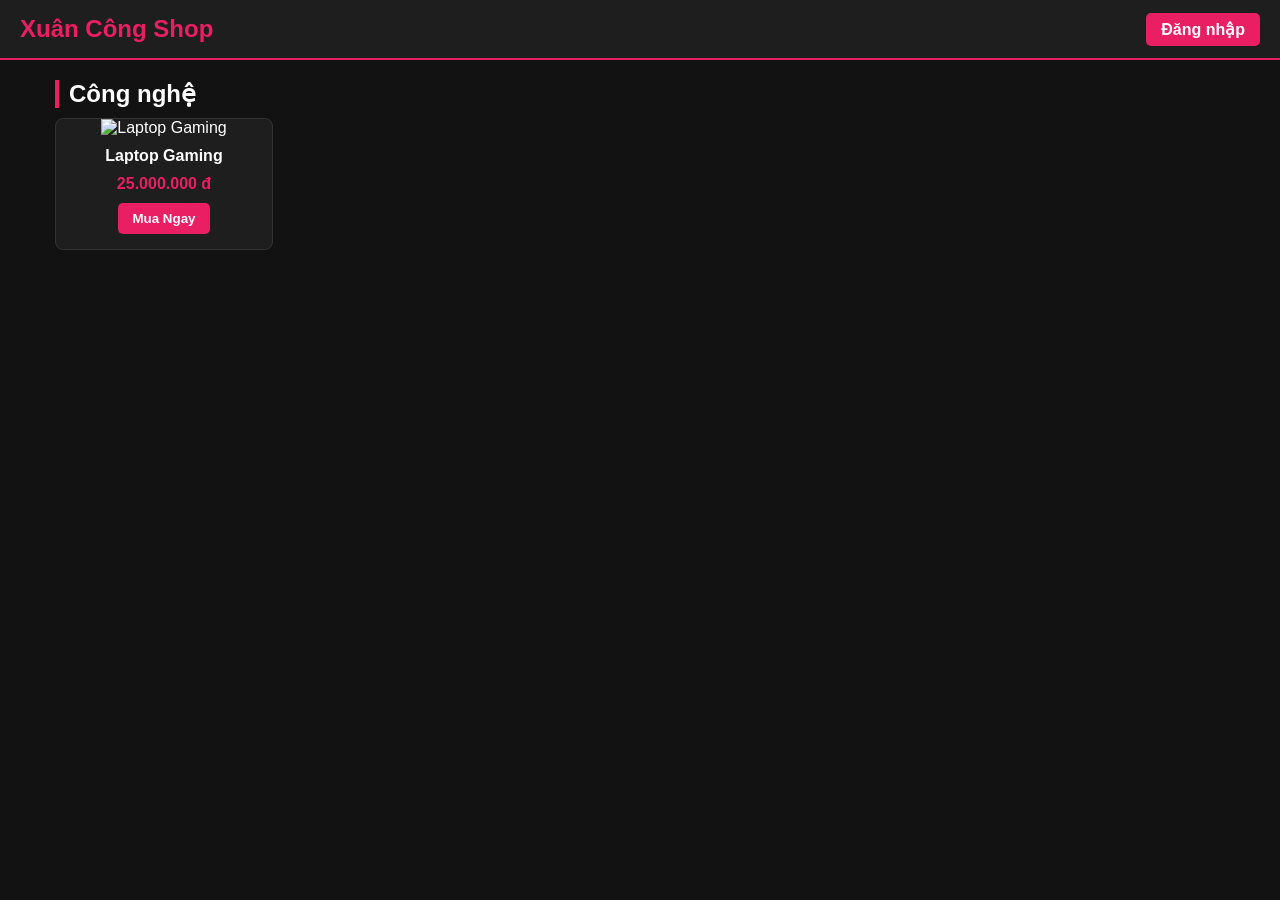
==== index.html @ 0d8230d5 "code up lần đầu" ====
<!doctype html>
<html lang="vi">
  <head>
    <meta charset="UTF-8" />
    <meta name="viewport" content="width=device-width, initial-scale=1.0" />
    <title>Xuân Công Shop</title>
    <link rel="stylesheet" href="style.css" />
  </head>
  <body>
    <header>
      <a href="index.html" class="logo">Xuân Công Shop</a>
      <nav id="nav-menu"></nav>
    </header>

    <div class="container" id="shop-content"></div>

    <script src="script.js"></script>
    <script>
      updateHeader();
      const products = getProducts();
      const shopContent = document.getElementById("shop-content");

      // Phân loại và hiển thị
      const categories = [...new Set(products.map((p) => p.category))];
      categories.forEach((cat) => {
        const catProducts = products.filter((p) => p.category === cat);
        let html = `<h2 style="margin: 20px 0 10px; border-left: 4px solid var(--primary-color); padding-left: 10px;">${cat}</h2><div class="product-grid">`;
        catProducts.forEach((p) => {
          html += `
                    <div class="product-card">
                        <img src="${p.img}" class="product-img" alt="${p.name}">
                        <h4 class="product-name">${p.name}</h4>
                        <div class="product-price">${p.price.toLocaleString("vi-VN")} đ</div>
                        <button class="btn-primary" onclick="buyItem()">Mua Ngay</button>
                    </div>`;
        });
        html += `</div>`;
        shopContent.innerHTML += html;
      });

      function buyItem() {
        if (!getCurrentUser()) {
          alert("Vui lòng đăng nhập để mua hàng!");
          window.location.href = "login.html"; // Chuyển hướng
        } else {
          alert("Đặt hàng thành công!");
        }
      }
    </script>
  </body>
</html>
---- style.css ----
:root {
  --primary-color: #e91e63; /* Hồng nam tính */
  --primary-hover: #c2185b;
  --bg-color: #121212;
  --card-bg: #1e1e1e;
  --text-light: #ffffff;
}
* {
  box-sizing: border-box;
  margin: 0;
  padding: 0;
  font-family: "Segoe UI", sans-serif;
}
body {
  background-color: var(--bg-color);
  color: var(--text-light);
}

/* Header */
header {
  background-color: var(--card-bg);
  padding: 15px 20px;
  display: flex;
  justify-content: space-between;
  align-items: center;
  border-bottom: 2px solid var(--primary-color);
}
.logo {
  font-size: 24px;
  font-weight: bold;
  color: var(--primary-color);
  text-decoration: none;
}
nav a,
nav button {
  color: var(--text-light);
  text-decoration: none;
  margin-left: 15px;
  background: none;
  border: none;
  font-size: 16px;
  cursor: pointer;
}
nav a:hover,
nav button:hover {
  color: var(--primary-color);
}
.btn-primary {
  background-color: var(--primary-color);
  color: white;
  padding: 8px 15px;
  border-radius: 5px;
  cursor: pointer;
  border: none;
  font-weight: bold;
}

/* Bố cục chính */
.container {
  max-width: 1200px;
  margin: 20px auto;
  padding: 0 15px;
}
.product-grid {
  display: grid;
  grid-template-columns: repeat(auto-fill, minmax(200px, 1fr));
  gap: 20px;
}
@media (max-width: 600px) {
  .product-grid {
    grid-template-columns: repeat(auto-fill, minmax(140px, 1fr));
  }
}

/* Thẻ sản phẩm */
.product-card {
  background: var(--card-bg);
  border-radius: 8px;
  overflow: hidden;
  text-align: center;
  padding-bottom: 15px;
  border: 1px solid #333;
}
.product-img {
  width: 100%;
  height: 200px;
  object-fit: cover;
}
.product-name {
  font-size: 16px;
  margin: 10px 0;
}
.product-price {
  color: var(--primary-color);
  font-weight: bold;
  margin-bottom: 10px;
}

/* Bảng Admin & Form */
.form-container {
  background: var(--card-bg);
  max-width: 400px;
  margin: 50px auto;
  padding: 30px;
  border-radius: 8px;
  border: 1px solid #333;
}
input,
select {
  width: 100%;
  padding: 10px;
  margin-bottom: 15px;
  border: 1px solid #444;
  border-radius: 5px;
  background: #222;
  color: white;
}
table {
  width: 100%;
  border-collapse: collapse;
  margin-top: 20px;
}
th,
td {
  border: 1px solid #444;
  padding: 10px;
  text-align: left;
}
th {
  background-color: var(--card-bg);
  color: var(--primary-color);
}
.btn-danger {
  background-color: #f44336;
  color: white;
  border: none;
  padding: 5px 10px;
  border-radius: 3px;
  cursor: pointer;
}
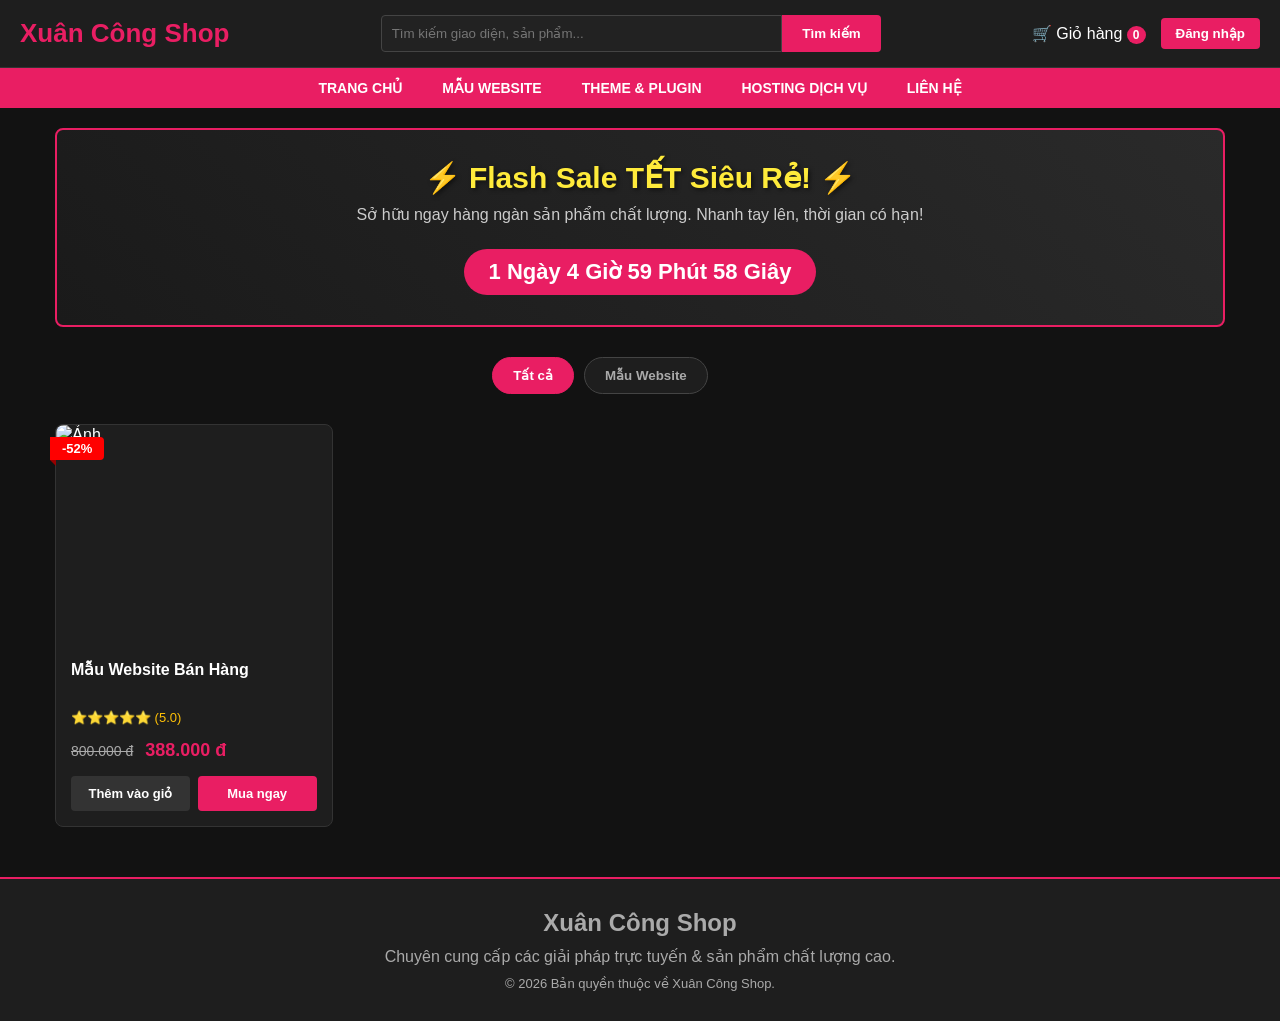
==== commit a18c05a1: "them code" ====
--- a/index.html
+++ b/index.html
@@ -3,49 +3,265 @@
   <head>
     <meta charset="UTF-8" />
     <meta name="viewport" content="width=device-width, initial-scale=1.0" />
-    <title>Xuân Công Shop</title>
+    <title>Xuân Công Shop - Đỉnh Cao Công Nghệ</title>
     <link rel="stylesheet" href="style.css" />
   </head>
   <body>
-    <header>
+    <header class="top-header">
       <a href="index.html" class="logo">Xuân Công Shop</a>
-      <nav id="nav-menu"></nav>
+      <div class="search-bar">
+        <input type="text" placeholder="Tìm kiếm giao diện, sản phẩm..." />
+        <button>Tìm kiếm</button>
+      </div>
+      <div class="header-actions" id="nav-menu"></div>
     </header>
 
-    <div class="container" id="shop-content"></div>
+    <nav class="main-nav">
+      <a href="#">Trang Chủ</a>
+      <a href="#">Mẫu Website</a>
+      <a href="#">Theme & Plugin</a>
+      <a href="#">Hosting Dịch Vụ</a>
+      <a href="#">Liên Hệ</a>
+    </nav>
+
+    <section class="container">
+      <div class="flash-sale">
+        <h2>⚡ Flash Sale TẾT Siêu Rẻ! ⚡</h2>
+        <p style="margin-bottom: 15px; color: #ccc">
+          Sở hữu ngay hàng ngàn sản phẩm chất lượng. Nhanh tay lên, thời gian có
+          hạn!
+        </p>
+        <div class="countdown" id="countdown">Đang tải thời gian...</div>
+      </div>
+    </section>
+
+    <div class="container category-tags" id="category-tags"></div>
+
+    <div class="container" id="shop-content">
+      <div class="product-grid" id="grid"></div>
+    </div>
+
+    <footer>
+      <h2>Xuân Công Shop</h2>
+      <p style="margin-top: 10px">
+        Chuyên cung cấp các giải pháp trực tuyến & sản phẩm chất lượng cao.
+      </p>
+      <p style="margin-top: 10px; font-size: 13px">
+        © 2026 Bản quyền thuộc về Xuân Công Shop.
+      </p>
+    </footer>
+
+    <div class="cart-overlay" id="cart-overlay" onclick="toggleCart()"></div>
+    <div class="cart-sidebar" id="cart-sidebar">
+      <div class="cart-header">
+        <h2>🛒 Giỏ Hàng Của Bạn</h2>
+        <button class="close-cart" onclick="toggleCart()">✕</button>
+      </div>
+      <div class="cart-items" id="cart-items"></div>
+      <div class="cart-footer">
+        <div class="cart-total">
+          <span>Tổng tiền:</span>
+          <span id="cart-total-price" style="color: var(--primary-color)"
+            >0 đ</span
+          >
+        </div>
+        <button
+          class="btn-primary"
+          style="width: 100%; padding: 12px; font-size: 16px"
+          onclick="checkout()"
+        >
+          TIẾN HÀNH THANH TOÁN
+        </button>
+      </div>
+    </div>
 
     <script src="script.js"></script>
     <script>
       updateHeader();
       const products = getProducts();
-      const shopContent = document.getElementById("shop-content");
-
-      // Phân loại và hiển thị
-      const categories = [...new Set(products.map((p) => p.category))];
-      categories.forEach((cat) => {
-        const catProducts = products.filter((p) => p.category === cat);
-        let html = `<h2 style="margin: 20px 0 10px; border-left: 4px solid var(--primary-color); padding-left: 10px;">${cat}</h2><div class="product-grid">`;
-        catProducts.forEach((p) => {
-          html += `
+
+      // 1. Render Danh mục
+      const categories = [
+        "Tất cả",
+        ...new Set(products.map((p) => p.category)),
+      ];
+      const tagsContainer = document.getElementById("category-tags");
+      categories.forEach((cat, index) => {
+        tagsContainer.innerHTML += `<button class="tag-btn ${index === 0 ? "active" : ""}" onclick="filterCategory('${cat}')">${cat}</button>`;
+      });
+
+      // 2. Render lưới sản phẩm
+      function renderShop(filterCat = "Tất cả") {
+        const grid = document.getElementById("grid");
+        grid.innerHTML = "";
+        let filteredProducts =
+          filterCat === "Tất cả"
+            ? products
+            : products.filter((p) => p.category === filterCat);
+
+        if (filteredProducts.length === 0) {
+          grid.innerHTML =
+            '<p style="text-align:center; width: 100%; color: #888;">Chưa có sản phẩm nào trong mục này.</p>';
+          return;
+        }
+
+        filteredProducts.forEach((p) => {
+          let oldPrice = p.oldPrice || Math.round(p.price * 1.6);
+          let discount = Math.round((1 - p.price / oldPrice) * 100);
+
+          grid.innerHTML += `
                     <div class="product-card">
-                        <img src="${p.img}" class="product-img" alt="${p.name}">
-                        <h4 class="product-name">${p.name}</h4>
-                        <div class="product-price">${p.price.toLocaleString("vi-VN")} đ</div>
-                        <button class="btn-primary" onclick="buyItem()">Mua Ngay</button>
+                        <div class="sale-badge">-${discount}%</div>
+                        <div class="img-wrapper"><img src="${p.img}" class="product-img" alt="Ảnh"></div>
+                        <div class="card-body">
+                            <h4 class="product-name">${p.name}</h4>
+                            <div class="rating">⭐⭐⭐⭐⭐ (5.0)</div>
+                            <div class="price-box">
+                                <span class="old-price">${oldPrice.toLocaleString("vi-VN")} đ</span>
+                                <span class="new-price">${p.price.toLocaleString("vi-VN")} đ</span>
+                            </div>
+                            <div class="product-actions">
+                                <button class="btn-primary btn-dark" onclick="addToCart(${p.id})">Thêm vào giỏ</button>
+                                <button class="btn-primary" onclick="buyNow(${p.id})">Mua ngay</button>
+                            </div>
+                        </div>
                     </div>`;
         });
-        html += `</div>`;
-        shopContent.innerHTML += html;
-      });
-
-      function buyItem() {
+      }
+
+      window.filterCategory = function (cat) {
+        document.querySelectorAll(".tag-btn").forEach((btn) => {
+          btn.classList.remove("active");
+          if (btn.innerText === cat) btn.classList.add("active");
+        });
+        renderShop(cat);
+      };
+      renderShop();
+
+      // 3. LOGIC GIỎ HÀNG
+      function toggleCart() {
+        document.getElementById("cart-sidebar").classList.toggle("open");
+        document.getElementById("cart-overlay").classList.toggle("open");
+        renderCart();
+      }
+
+      function addToCart(productId, isBuyNow = false) {
         if (!getCurrentUser()) {
-          alert("Vui lòng đăng nhập để mua hàng!");
-          window.location.href = "login.html"; // Chuyển hướng
+          showToast("⚠️ Vui lòng đăng nhập để mua hàng!", "error");
+          setTimeout(() => (window.location.href = "login.html"), 1500);
+          return;
+        }
+
+        const product = products.find((p) => p.id === productId);
+        let cart = getCart();
+        const existingItem = cart.find((item) => item.id === productId);
+
+        if (existingItem) {
+          existingItem.quantity += 1;
         } else {
-          alert("Đặt hàng thành công!");
-        }
-      }
+          cart.push({ ...product, quantity: 1 });
+        }
+
+        saveCart(cart);
+        updateHeader(); // Cập nhật số lượng trên icon
+
+        if (isBuyNow) {
+          // Nếu bấm Mua Ngay -> Mở thẳng giỏ hàng
+          if (
+            !document.getElementById("cart-sidebar").classList.contains("open")
+          ) {
+            toggleCart();
+          }
+        } else {
+          // Nếu bấm Thêm vào giỏ -> Hiện thông báo
+          showToast(`✅ Đã thêm <b>${product.name}</b> vào giỏ!`, "success");
+        }
+      }
+
+      function buyNow(productId) {
+        addToCart(productId, true); // true = mở giỏ hàng ngay lập tức
+      }
+
+      function renderCart() {
+        const cart = getCart();
+        const cartItemsContainer = document.getElementById("cart-items");
+        let total = 0;
+
+        if (cart.length === 0) {
+          cartItemsContainer.innerHTML =
+            '<p style="text-align: center; color: #888; margin-top: 50px;">Giỏ hàng của bạn đang trống.</p>';
+        } else {
+          cartItemsContainer.innerHTML = "";
+          cart.forEach((item, index) => {
+            total += item.price * item.quantity;
+            cartItemsContainer.innerHTML += `
+                        <div class="cart-item">
+                            <img src="${item.img}" alt="${item.name}">
+                            <div class="cart-item-info">
+                                <div class="cart-item-title">${item.name}</div>
+                                <div class="cart-item-price">${item.price.toLocaleString("vi-VN")} đ</div>
+                                <div class="cart-qty-ctrl">
+                                    <button onclick="changeQty(${index}, -1)">-</button>
+                                    <span style="font-weight: bold; width: 20px; text-align: center;">${item.quantity}</span>
+                                    <button onclick="changeQty(${index}, 1)">+</button>
+                                </div>
+                                <button class="del-btn" onclick="removeItem(${index})">Xóa</button>
+                            </div>
+                        </div>
+                    `;
+          });
+        }
+        document.getElementById("cart-total-price").innerText =
+          total.toLocaleString("vi-VN") + " đ";
+      }
+
+      function changeQty(index, change) {
+        let cart = getCart();
+        if (cart[index].quantity + change > 0) {
+          cart[index].quantity += change;
+          saveCart(cart);
+          renderCart();
+          updateHeader();
+        }
+      }
+
+      function removeItem(index) {
+        let cart = getCart();
+        cart.splice(index, 1);
+        saveCart(cart);
+        renderCart();
+        updateHeader();
+      }
+
+      function checkout() {
+        if (getCart().length === 0) {
+          showToast("Giỏ hàng đang trống!", "error");
+          return;
+        }
+        alert(
+          "Tính năng Đặt Hàng đang được hoàn thiện. Cảm ơn bạn đã ủng hộ Xuân Công Shop!",
+        );
+        saveCart([]); // Xóa giỏ hàng sau khi mua (giả lập)
+        toggleCart();
+        updateHeader();
+      }
+
+      // 4. Countdown Flash Sale
+      let countDownDate =
+        new Date().getTime() + 1 * 24 * 60 * 60 * 1000 + 5 * 60 * 60 * 1000;
+      setInterval(function () {
+        let now = new Date().getTime();
+        let distance = countDownDate - now;
+        document.getElementById("countdown").innerHTML =
+          Math.floor(distance / (1000 * 60 * 60 * 24)) +
+          " Ngày " +
+          Math.floor((distance % (1000 * 60 * 60 * 24)) / (1000 * 60 * 60)) +
+          " Giờ " +
+          Math.floor((distance % (1000 * 60 * 60)) / (1000 * 60)) +
+          " Phút " +
+          Math.floor((distance % (1000 * 60)) / 1000) +
+          " Giây";
+      }, 1000);
     </script>
   </body>
 </html>
--- a/style.css
+++ b/style.css
@@ -1,9 +1,10 @@
 :root {
-  --primary-color: #e91e63; /* Hồng nam tính */
+  --primary-color: #e91e63;
   --primary-hover: #c2185b;
   --bg-color: #121212;
   --card-bg: #1e1e1e;
   --text-light: #ffffff;
+  --text-gray: #aaaaaa;
 }
 * {
   box-sizing: border-box;
@@ -14,127 +15,417 @@
 body {
   background-color: var(--bg-color);
   color: var(--text-light);
-}
-
-/* Header */
-header {
-  background-color: var(--card-bg);
-  padding: 15px 20px;
+  overflow-x: hidden;
+}
+
+/* Top Header & Nav */
+.top-header {
   display: flex;
   justify-content: space-between;
   align-items: center;
-  border-bottom: 2px solid var(--primary-color);
+  padding: 15px 20px;
+  background-color: var(--card-bg);
+  flex-wrap: wrap;
+  gap: 10px;
+  position: sticky;
+  top: 0;
+  z-index: 100;
+  border-bottom: 1px solid #333;
 }
 .logo {
-  font-size: 24px;
+  font-size: 26px;
   font-weight: bold;
   color: var(--primary-color);
   text-decoration: none;
 }
-nav a,
-nav button {
-  color: var(--text-light);
+.search-bar {
+  display: flex;
+  flex: 1;
+  max-width: 500px;
+  margin: 0 20px;
+  min-width: 250px;
+}
+.search-bar input {
+  flex: 1;
+  padding: 10px;
+  border: 1px solid #444;
+  border-radius: 4px 0 0 4px;
+  background: #222;
+  color: white;
+  outline: none;
+}
+.search-bar input:focus {
+  border-color: var(--primary-color);
+}
+.search-bar button {
+  padding: 10px 20px;
+  background: var(--primary-color);
+  border: none;
+  color: white;
+  border-radius: 0 4px 4px 0;
+  cursor: pointer;
+  font-weight: bold;
+}
+.header-actions {
+  display: flex;
+  align-items: center;
+}
+
+.main-nav {
+  background-color: var(--primary-color);
+  display: flex;
+  justify-content: center;
+  padding: 12px 0;
+  overflow-x: auto;
+  white-space: nowrap;
+}
+.main-nav a {
+  color: white;
   text-decoration: none;
-  margin-left: 15px;
-  background: none;
-  border: none;
-  font-size: 16px;
-  cursor: pointer;
-}
-nav a:hover,
-nav button:hover {
-  color: var(--primary-color);
-}
+  margin: 0 20px;
+  font-weight: bold;
+  text-transform: uppercase;
+  font-size: 14px;
+}
+
+/* Nút bấm */
 .btn-primary {
   background-color: var(--primary-color);
   color: white;
   padding: 8px 15px;
-  border-radius: 5px;
+  border-radius: 4px;
   cursor: pointer;
   border: none;
   font-weight: bold;
-}
-
-/* Bố cục chính */
+  transition: 0.2s;
+  text-align: center;
+}
+.btn-primary:hover {
+  background-color: var(--primary-hover);
+}
+.btn-dark {
+  background-color: #333;
+}
+.btn-dark:hover {
+  background-color: #555;
+}
+
+/* Banner & Tags */
 .container {
   max-width: 1200px;
   margin: 20px auto;
   padding: 0 15px;
 }
+.flash-sale {
+  background: linear-gradient(45deg, #1a1a1a, #2a2a2a);
+  border: 2px solid var(--primary-color);
+  border-radius: 8px;
+  padding: 30px 20px;
+  text-align: center;
+}
+.flash-sale h2 {
+  color: #ffeb3b;
+  font-size: 30px;
+  margin-bottom: 10px;
+  text-shadow: 2px 2px 4px rgba(0, 0, 0, 0.5);
+}
+.countdown {
+  font-size: 22px;
+  font-weight: bold;
+  color: white;
+  background: var(--primary-color);
+  display: inline-block;
+  padding: 10px 25px;
+  border-radius: 50px;
+  margin-top: 10px;
+}
+
+.category-tags {
+  display: flex;
+  flex-wrap: wrap;
+  gap: 10px;
+  justify-content: center;
+  margin: 30px 0;
+}
+.tag-btn {
+  background: var(--card-bg);
+  color: var(--text-gray);
+  border: 1px solid #444;
+  padding: 10px 20px;
+  border-radius: 30px;
+  cursor: pointer;
+  font-weight: bold;
+}
+.tag-btn.active,
+.tag-btn:hover {
+  background: var(--primary-color);
+  color: white;
+  border-color: var(--primary-color);
+}
+
+/* --- FIX LỖI THẺ SẢN PHẨM --- */
 .product-grid {
   display: grid;
-  grid-template-columns: repeat(auto-fill, minmax(200px, 1fr));
+  grid-template-columns: repeat(auto-fill, minmax(250px, 1fr));
   gap: 20px;
 }
-@media (max-width: 600px) {
-  .product-grid {
-    grid-template-columns: repeat(auto-fill, minmax(140px, 1fr));
-  }
-}
-
-/* Thẻ sản phẩm */
 .product-card {
   background: var(--card-bg);
   border-radius: 8px;
+  position: relative;
+  border: 1px solid #333;
+  transition: transform 0.2s;
+  display: flex;
+  flex-direction: column;
+}
+.product-card:hover {
+  transform: translateY(-5px);
+  border-color: var(--primary-color);
+  box-shadow: 0 5px 15px rgba(233, 30, 99, 0.2);
+}
+
+.sale-badge {
+  position: absolute;
+  top: 12px;
+  left: -6px;
+  background: #ff0000;
+  color: white;
+  padding: 4px 12px;
+  font-weight: bold;
+  font-size: 13px;
+  border-radius: 0 4px 4px 0;
+  z-index: 2;
+}
+.sale-badge::after {
+  content: "";
+  position: absolute;
+  bottom: -6px;
+  left: 0;
+  border-top: 6px solid #990000;
+  border-left: 6px solid transparent;
+}
+
+.img-wrapper {
   overflow: hidden;
-  text-align: center;
-  padding-bottom: 15px;
-  border: 1px solid #333;
+  border-radius: 8px 8px 0 0;
 }
 .product-img {
   width: 100%;
-  height: 200px;
+  height: 220px;
   object-fit: cover;
+  transition: transform 0.3s ease;
+  display: block;
+}
+.product-card:hover .product-img {
+  transform: scale(1.08);
+}
+
+.card-body {
+  padding: 15px;
+  display: flex;
+  flex-direction: column;
+  flex-grow: 1;
 }
 .product-name {
   font-size: 16px;
-  margin: 10px 0;
-}
-.product-price {
+  margin-bottom: 10px;
+  color: var(--text-light);
+  min-height: 40px;
+}
+.rating {
+  color: #ffc107;
+  font-size: 13px;
+  margin-bottom: auto; /* Đẩy giá và nút xuống đáy */
+}
+.price-box {
+  display: flex;
+  align-items: center;
+  gap: 12px;
+  margin: 15px 0;
+}
+.old-price {
+  text-decoration: line-through;
+  color: var(--text-gray);
+  font-size: 14px;
+}
+.new-price {
   color: var(--primary-color);
   font-weight: bold;
-  margin-bottom: 10px;
-}
-
-/* Bảng Admin & Form */
-.form-container {
+  font-size: 18px;
+}
+
+.product-actions {
+  display: flex;
+  gap: 8px;
+}
+.product-actions button {
+  flex: 1;
+  font-size: 13px;
+  padding: 10px 0;
+}
+
+/* --- GIỎ HÀNG SLIDE (Sidebar) --- */
+.cart-overlay {
+  position: fixed;
+  top: 0;
+  left: 0;
+  width: 100%;
+  height: 100%;
+  background: rgba(0, 0, 0, 0.7);
+  z-index: 999;
+  display: none;
+  opacity: 0;
+  transition: 0.3s;
+}
+.cart-sidebar {
+  position: fixed;
+  top: 0;
+  right: -400px;
+  width: 400px;
+  max-width: 100%;
+  height: 100%;
   background: var(--card-bg);
-  max-width: 400px;
-  margin: 50px auto;
-  padding: 30px;
-  border-radius: 8px;
-  border: 1px solid #333;
-}
-input,
-select {
-  width: 100%;
-  padding: 10px;
+  z-index: 1000;
+  transition: right 0.3s ease-in-out;
+  display: flex;
+  flex-direction: column;
+  border-left: 2px solid var(--primary-color);
+}
+.cart-sidebar.open {
+  right: 0;
+}
+.cart-overlay.open {
+  display: block;
+  opacity: 1;
+}
+
+.cart-header {
+  padding: 20px;
+  border-bottom: 1px solid #333;
+  display: flex;
+  justify-content: space-between;
+  align-items: center;
+  background: #1a1a1a;
+}
+.cart-header h2 {
+  color: var(--primary-color);
+  font-size: 20px;
+}
+.close-cart {
+  background: none;
+  border: none;
+  color: white;
+  font-size: 24px;
+  cursor: pointer;
+}
+
+.cart-items {
+  flex: 1;
+  overflow-y: auto;
+  padding: 20px;
+}
+.cart-item {
+  display: flex;
+  gap: 15px;
+  border-bottom: 1px solid #333;
+  padding-bottom: 15px;
   margin-bottom: 15px;
+}
+.cart-item img {
+  width: 70px;
+  height: 70px;
+  object-fit: cover;
+  border-radius: 5px;
   border: 1px solid #444;
+}
+.cart-item-info {
+  flex: 1;
+}
+.cart-item-title {
+  font-size: 14px;
+  font-weight: bold;
+  margin-bottom: 5px;
+}
+.cart-item-price {
+  color: var(--primary-color);
+  font-size: 14px;
+  font-weight: bold;
+  margin-bottom: 8px;
+}
+.cart-qty-ctrl {
+  display: flex;
+  align-items: center;
+  gap: 10px;
+}
+.cart-qty-ctrl button {
+  background: #333;
+  border: none;
+  color: white;
+  width: 25px;
+  height: 25px;
+  cursor: pointer;
+  border-radius: 3px;
+}
+.del-btn {
+  color: #f44336;
+  font-size: 12px;
+  cursor: pointer;
+  border: none;
+  background: none;
+  margin-top: 5px;
+  text-decoration: underline;
+}
+
+.cart-footer {
+  padding: 20px;
+  border-top: 1px solid #333;
+  background: #1a1a1a;
+}
+.cart-total {
+  display: flex;
+  justify-content: space-between;
+  font-size: 18px;
+  font-weight: bold;
+  margin-bottom: 15px;
+}
+
+/* --- TOAST MESSAGE --- */
+#toast-container {
+  position: fixed;
+  bottom: 30px;
+  left: 30px;
+  z-index: 9999;
+  display: flex;
+  flex-direction: column;
+  gap: 10px;
+}
+.toast {
+  background: #333;
+  color: #fff;
+  padding: 15px 25px;
   border-radius: 5px;
-  background: #222;
-  color: white;
-}
-table {
-  width: 100%;
-  border-collapse: collapse;
-  margin-top: 20px;
-}
-th,
-td {
-  border: 1px solid #444;
-  padding: 10px;
-  text-align: left;
-}
-th {
-  background-color: var(--card-bg);
-  color: var(--primary-color);
-}
-.btn-danger {
-  background-color: #f44336;
-  color: white;
-  border: none;
-  padding: 5px 10px;
-  border-radius: 3px;
-  cursor: pointer;
-}
+  box-shadow: 0 4px 10px rgba(0, 0, 0, 0.3);
+  font-weight: bold;
+  transform: translateX(-150%);
+  transition:
+    transform 0.3s,
+    opacity 0.3s;
+  opacity: 0;
+  border-left: 5px solid var(--primary-color);
+}
+.toast.show {
+  transform: translateX(0);
+  opacity: 1;
+}
+.toast-success {
+  border-left-color: #4caf50;
+}
+
+footer {
+  background: var(--card-bg);
+  padding: 30px 20px;
+  text-align: center;
+  margin-top: 50px;
+  border-top: 2px solid var(--primary-color);
+  color: var(--text-gray);
+}
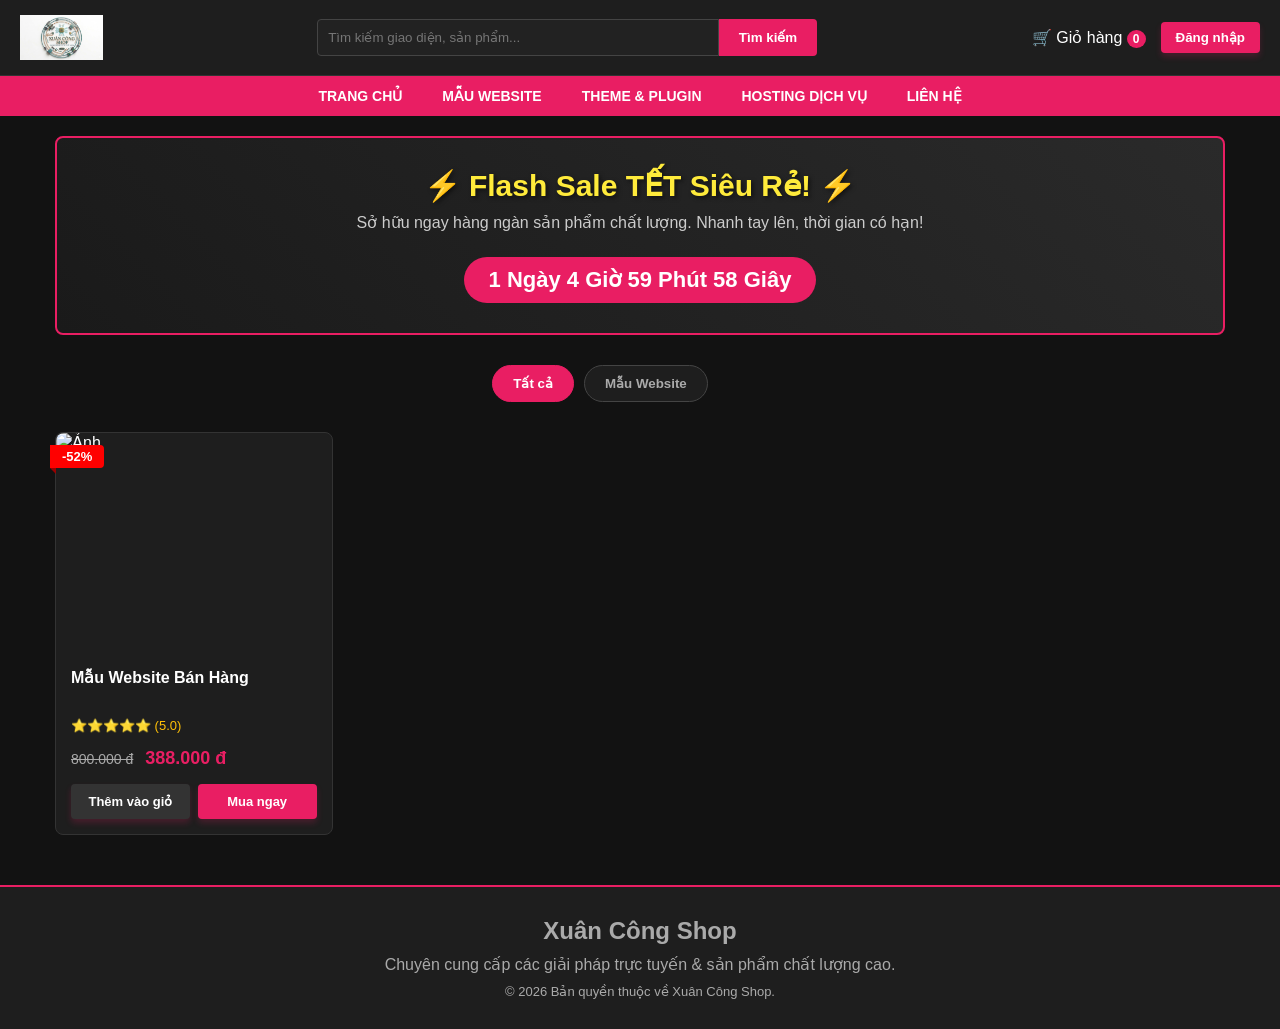
==== commit 357f136d: "ổn chút" ====
--- a/index.html
+++ b/index.html
@@ -8,7 +8,13 @@
   </head>
   <body>
     <header class="top-header">
-      <a href="index.html" class="logo">Xuân Công Shop</a>
+      <a href="index.html" class="logo">
+        <img
+          src="image/logo-xuan-cong-shop.jpg"
+          class="form-logo"
+          alt="Logo Shop"
+        />
+      </a>
       <div class="search-bar">
         <input type="text" placeholder="Tìm kiếm giao diện, sản phẩm..." />
         <button>Tìm kiếm</button>
--- a/style.css
+++ b/style.css
@@ -32,11 +32,23 @@
   z-index: 100;
   border-bottom: 1px solid #333;
 }
+/* --- CẬP NHẬT LOGO HÌNH ẢNH --- */
 .logo {
-  font-size: 26px;
-  font-weight: bold;
-  color: var(--primary-color);
+  display: flex;
+  align-items: center;
   text-decoration: none;
+  gap: 10px; /* Khoảng cách giữa logo và chữ (nếu có) */
+}
+
+.logo img {
+  height: 45px; /* Giới hạn chiều cao để không làm phình Header */
+  width: auto;
+  object-fit: contain;
+  transition: transform 0.3s ease;
+}
+
+.logo img:hover {
+  transform: scale(1.05); /* Phóng to nhẹ khi di chuột vào */
 }
 .search-bar {
   display: flex;
@@ -429,3 +441,133 @@
   border-top: 2px solid var(--primary-color);
   color: var(--text-gray);
 }
+
+/* --- HIỆU ỨNG NÚT BẤM (HOVER & RIPPLE) --- */
+
+/* Ghi đè để nâng cấp giao diện nút */
+.btn-primary {
+  position: relative; /* Quan trọng để định vị gợn sóng */
+  overflow: hidden; /* Cắt phần gợn sóng tràn ra ngoài nút */
+  transition: all 0.3s ease; /* Chuyển động mượt mà */
+  box-shadow: 0 4px 6px rgba(233, 30, 99, 0.2); /* Đổ bóng hồng nhẹ */
+}
+
+/* Hiệu ứng di chuột (Hover): Nhô lên và phát sáng */
+.btn-primary:hover {
+  transform: translateY(-2px); /* Nhấc nút lên 2 pixel */
+  box-shadow: 0 6px 15px rgba(233, 30, 99, 0.5); /* Bóng đậm và tỏa rộng hơn */
+}
+
+/* Hiệu ứng khi bấm xuống (Active) */
+.btn-primary:active {
+  transform: translateY(1px); /* Lún nhẹ xuống */
+  box-shadow: 0 2px 4px rgba(233, 30, 99, 0.2);
+}
+
+/* Tạo vòng tròn gợn sóng */
+.ripple {
+  position: absolute;
+  border-radius: 50%;
+  background: rgba(255, 255, 255, 0.5); /* Màu trắng trong suốt */
+  transform: scale(0);
+  animation: ripple-animation 0.6s linear;
+  pointer-events: none; /* Tránh việc vòng tròn chặn cú click chuột */
+}
+
+/* Hiệu ứng lan tỏa dần và mờ đi */
+@keyframes ripple-animation {
+  to {
+    transform: scale(4);
+    opacity: 0;
+  }
+}
+/* --- CSS KÝ HIỆU MẮT MẬT KHẨU --- */
+.pwd-wrapper {
+  position: relative;
+  width: 100%;
+  margin-bottom: 15px;
+}
+.pwd-wrapper input {
+  margin-bottom: 0 !important;
+  width: 100%;
+  padding-right: 40px !important;
+}
+.pwd-toggle {
+  position: absolute;
+  right: 12px;
+  top: 50%;
+  transform: translateY(-50%);
+  cursor: pointer;
+  font-size: 18px;
+  user-select: none;
+  z-index: 10;
+  opacity: 0.7;
+  transition: 0.2s;
+}
+.pwd-toggle:hover {
+  opacity: 1;
+}
+
+/* --- CSS POPUP HỒ SƠ NGƯỜI DÙNG --- */
+.profile-modal-overlay {
+  position: fixed;
+  top: 0;
+  left: 0;
+  width: 100%;
+  height: 100%;
+  background: rgba(0, 0, 0, 0.7);
+  z-index: 10000;
+  display: none;
+  align-items: center;
+  justify-content: center;
+  backdrop-filter: blur(5px);
+  animation: fadeIn 0.3s ease;
+}
+.profile-modal {
+  background: var(--card-bg);
+  padding: 30px;
+  border-radius: 12px;
+  border: 1px solid var(--primary-color);
+  width: 380px;
+  text-align: left;
+  position: relative;
+  box-shadow: 0 10px 30px rgba(233, 30, 99, 0.4);
+}
+.profile-modal h2 {
+  color: var(--primary-color);
+  margin-bottom: 25px;
+  text-align: center;
+  text-transform: uppercase;
+  font-size: 22px;
+}
+.profile-modal p {
+  margin-bottom: 15px;
+  font-size: 15px;
+  border-bottom: 1px dashed #444;
+  padding-bottom: 10px;
+  color: var(--text-gray);
+  display: flex;
+  justify-content: space-between;
+  align-items: center;
+}
+.profile-modal b {
+  color: white;
+  font-size: 16px;
+  text-align: right;
+  max-width: 60%;
+  word-wrap: break-word;
+}
+.close-profile {
+  position: absolute;
+  top: 15px;
+  right: 15px;
+  background: none;
+  border: none;
+  color: white;
+  font-size: 20px;
+  cursor: pointer;
+  transition: 0.2s;
+}
+.close-profile:hover {
+  color: var(--primary-color);
+}
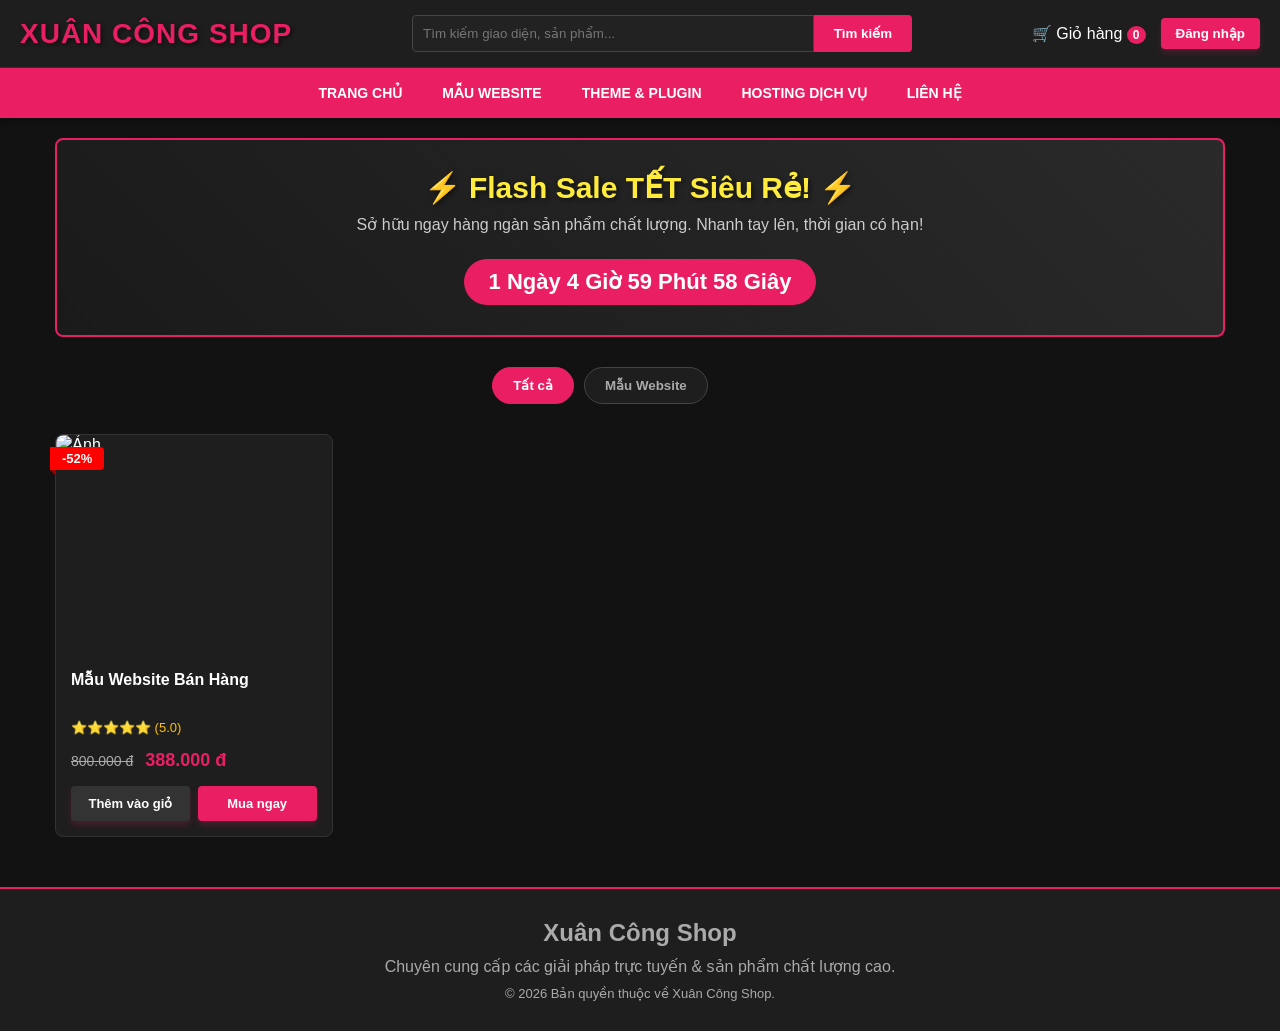
==== commit 9ef9c9a0: "hahaa" ====
--- a/index.html
+++ b/index.html
@@ -5,16 +5,13 @@
     <meta name="viewport" content="width=device-width, initial-scale=1.0" />
     <title>Xuân Công Shop - Đỉnh Cao Công Nghệ</title>
     <link rel="stylesheet" href="style.css" />
+    <script src="https://www.gstatic.com/firebasejs/10.8.1/firebase-app-compat.js"></script>
+    <script src="https://www.gstatic.com/firebasejs/10.8.1/firebase-firestore-compat.js"></script>
   </head>
   <body>
     <header class="top-header">
-      <a href="index.html" class="logo">
-        <img
-          src="image/logo-xuan-cong-shop.jpg"
-          class="form-logo"
-          alt="Logo Shop"
-        />
-      </a>
+      <a href="index.html" class="logo">Xuân Công Shop</a>
+
       <div class="search-bar">
         <input type="text" placeholder="Tìm kiếm giao diện, sản phẩm..." />
         <button>Tìm kiếm</button>
--- a/style.css
+++ b/style.css
@@ -33,22 +33,68 @@
   border-bottom: 1px solid #333;
 }
 /* --- CẬP NHẬT LOGO HÌNH ẢNH --- */
+/* --- GIAO DIỆN CHỮ LOGO --- */
 .logo {
-  display: flex;
-  align-items: center;
+  font-size: 28px;
+  font-weight: 900;
+  color: var(--primary-color);
   text-decoration: none;
-  gap: 10px; /* Khoảng cách giữa logo và chữ (nếu có) */
-}
-
-.logo img {
-  height: 45px; /* Giới hạn chiều cao để không làm phình Header */
-  width: auto;
-  object-fit: contain;
-  transition: transform 0.3s ease;
-}
-
-.logo img:hover {
-  transform: scale(1.05); /* Phóng to nhẹ khi di chuột vào */
+  letter-spacing: 1px;
+  text-transform: uppercase;
+  text-shadow: 2px 2px 4px rgba(0, 0, 0, 0.5);
+  transition: all 0.3s ease;
+}
+.logo:hover {
+  color: #ffeb3b; /* Đổi sang màu vàng khi di chuột */
+  text-shadow: 0 0 15px var(--primary-color);
+}
+
+/* --- HIỆU ỨNG THANH MENU NGANG --- */
+.main-nav {
+  background-color: var(--primary-color);
+  display: flex;
+  justify-content: center;
+  padding: 12px 0;
+  overflow-x: auto;
+  white-space: nowrap;
+  box-shadow: 0 4px 6px rgba(0, 0, 0, 0.3); /* Thêm bóng đổ cho thanh menu */
+}
+
+.main-nav a {
+  color: white;
+  text-decoration: none;
+  margin: 0 20px;
+  font-weight: bold;
+  text-transform: uppercase;
+  font-size: 14px;
+  position: relative; /* Bắt buộc để làm hiệu ứng gạch chân */
+  padding: 5px 0;
+  transition: color 0.3s ease;
+}
+
+/* Khi rê chuột vào chữ sẽ sáng lên màu vàng chanh */
+.main-nav a:hover {
+  color: #ffeb3b;
+  text-shadow: 0 0 8px rgba(255, 235, 59, 0.5);
+}
+
+/* Tạo thanh gạch chân ẩn ở dưới chữ */
+.main-nav a::after {
+  content: "";
+  position: absolute;
+  width: 0;
+  height: 3px;
+  bottom: 0;
+  left: 50%;
+  background-color: #ffeb3b;
+  transition: all 0.3s ease;
+  transform: translateX(-50%);
+  border-radius: 2px;
+}
+
+/* Khi rê chuột, gạch chân sẽ trượt dài ra 100% */
+.main-nav a:hover::after {
+  width: 100%;
 }
 .search-bar {
   display: flex;
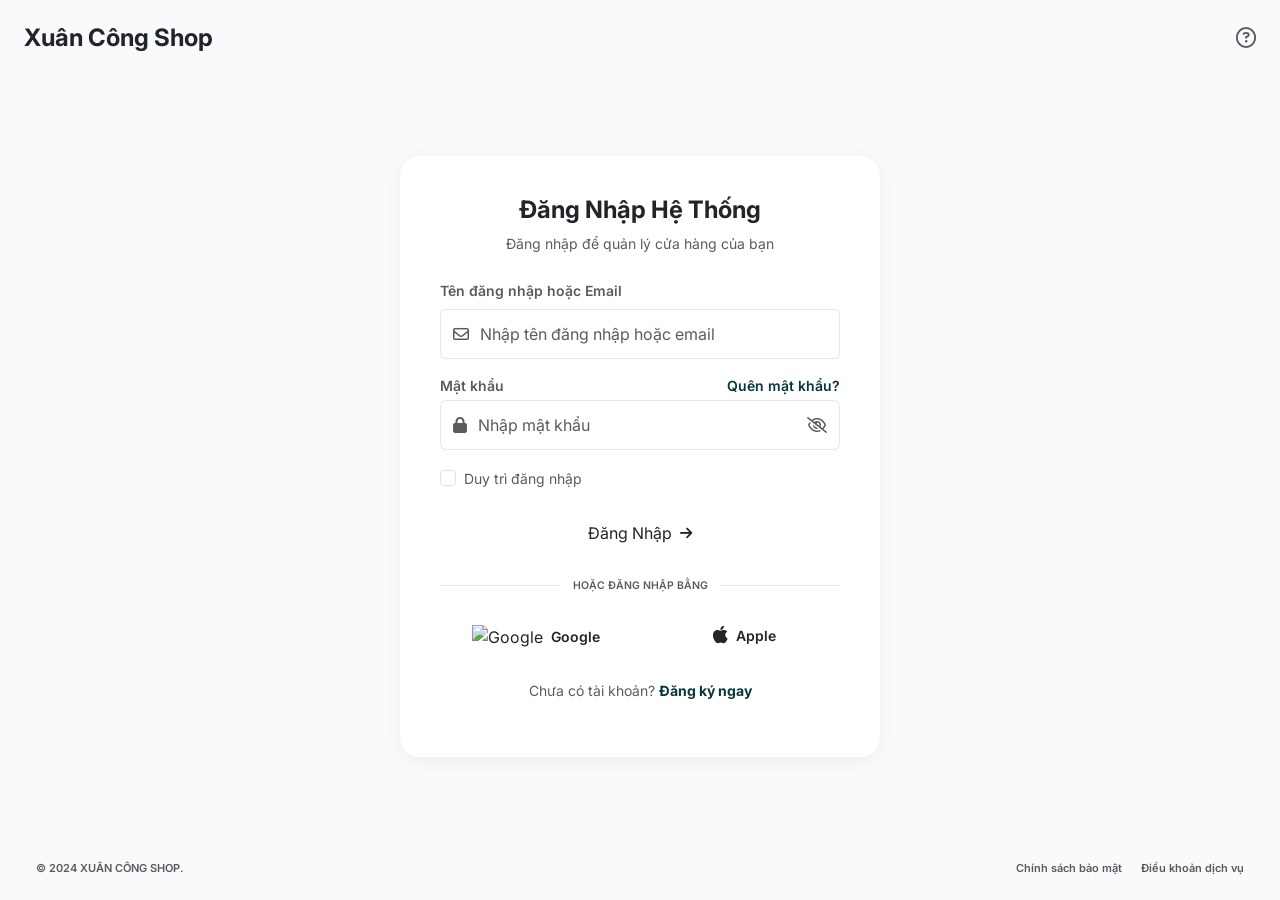
==== commit 161af8a4: "Nội dung thay đổi của bạn" ====
--- a/index.html
+++ b/index.html
@@ -3,268 +3,166 @@
   <head>
     <meta charset="UTF-8" />
     <meta name="viewport" content="width=device-width, initial-scale=1.0" />
-    <title>Xuân Công Shop - Đỉnh Cao Công Nghệ</title>
+    <title>Đăng Nhập - Xuân Công Shop</title>
+    <link
+      href="https://cdn.jsdelivr.net/npm/bootstrap@5.3.2/dist/css/bootstrap.min.css"
+      rel="stylesheet"
+    />
+    <link
+      rel="stylesheet"
+      href="https://cdnjs.cloudflare.com/ajax/libs/font-awesome/6.5.1/css/all.min.css"
+    />
+    <link
+      href="https://fonts.googleapis.com/css2?family=Inter:wght@300;400;600;700&display=swap"
+      rel="stylesheet"
+    />
     <link rel="stylesheet" href="style.css" />
-    <script src="https://www.gstatic.com/firebasejs/10.8.1/firebase-app-compat.js"></script>
-    <script src="https://www.gstatic.com/firebasejs/10.8.1/firebase-firestore-compat.js"></script>
   </head>
-  <body>
-    <header class="top-header">
-      <a href="index.html" class="logo">Xuân Công Shop</a>
-
-      <div class="search-bar">
-        <input type="text" placeholder="Tìm kiếm giao diện, sản phẩm..." />
-        <button>Tìm kiếm</button>
-      </div>
-      <div class="header-actions" id="nav-menu"></div>
+  <body class="bg-cream">
+    <header class="d-flex justify-content-between align-items-center p-4">
+      <h4 class="fw-bold m-0 text-dark">Xuân Công Shop</h4>
+      <i
+        class="fa-regular fa-circle-question fs-5 text-muted"
+        style="cursor: pointer"
+      ></i>
     </header>
 
-    <nav class="main-nav">
-      <a href="#">Trang Chủ</a>
-      <a href="#">Mẫu Website</a>
-      <a href="#">Theme & Plugin</a>
-      <a href="#">Hosting Dịch Vụ</a>
-      <a href="#">Liên Hệ</a>
-    </nav>
+    <main class="login-wrapper">
+      <div class="login-card">
+        <h2 class="text-center fw-bold text-dark mb-2">Đăng Nhập Hệ Thống</h2>
+        <p class="text-center text-muted mb-4 small">
+          Đăng nhập để quản lý cửa hàng của bạn
+        </p>
 
-    <section class="container">
-      <div class="flash-sale">
-        <h2>⚡ Flash Sale TẾT Siêu Rẻ! ⚡</h2>
-        <p style="margin-bottom: 15px; color: #ccc">
-          Sở hữu ngay hàng ngàn sản phẩm chất lượng. Nhanh tay lên, thời gian có
-          hạn!
+        <div id="alertBox" class="alert d-none"></div>
+
+        <form id="loginForm">
+          <div class="mb-3">
+            <label class="form-label fw-semibold text-muted small"
+              >Tên đăng nhập hoặc Email</label
+            >
+            <div class="input-group">
+              <span class="input-group-text bg-white border-end-0"
+                ><i class="fa-regular fa-envelope text-muted"></i
+              ></span>
+              <input
+                type="text"
+                id="email"
+                class="form-control border-start-0 ps-0"
+                placeholder="Nhập tên đăng nhập hoặc email"
+                required
+              />
+            </div>
+          </div>
+
+          <div class="mb-3">
+            <div class="d-flex justify-content-between align-items-center mb-1">
+              <label class="form-label fw-semibold text-muted small m-0"
+                >Mật khẩu</label
+              >
+              <a
+                href="#"
+                class="text-decoration-none small text-dark-teal fw-semibold"
+                >Quên mật khẩu?</a
+              >
+            </div>
+            <div class="input-group">
+              <span class="input-group-text bg-white border-end-0"
+                ><i class="fa-solid fa-lock text-muted"></i
+              ></span>
+              <input
+                type="password"
+                id="password"
+                class="form-control border-start-0 border-end-0 ps-0"
+                placeholder="Nhập mật khẩu"
+                required
+              />
+              <span
+                class="input-group-text bg-white border-start-0"
+                id="togglePassword"
+                style="cursor: pointer"
+                ><i class="fa-regular fa-eye-slash text-muted"></i
+              ></span>
+            </div>
+          </div>
+
+          <div class="mb-4 form-check">
+            <input
+              type="checkbox"
+              class="form-check-input custom-checkbox"
+              id="rememberMe"
+            />
+            <label class="form-check-label small text-muted" for="rememberMe"
+              >Duy trì đăng nhập</label
+            >
+          </div>
+
+          <button
+            type="submit"
+            class="btn btn-dark-teal w-100 mb-4 d-flex justify-content-center align-items-center"
+            id="loginBtn"
+          >
+            Đăng Nhập <i class="fa-solid fa-arrow-right ms-2 small"></i>
+          </button>
+        </form>
+
+        <div class="divider text-center mb-4">
+          <span class="bg-white px-3 small text-muted fw-semibold"
+            >HOẶC ĐĂNG NHẬP BẰNG</span
+          >
+        </div>
+
+        <div class="row g-3 mb-4">
+          <div class="col-6">
+            <button
+              class="btn btn-outline-light-gray w-100 d-flex align-items-center justify-content-center text-dark"
+            >
+              <img
+                src="https://img.icons8.com/color/20/google-logo.png"
+                class="me-2"
+                alt="Google"
+              />
+              <span class="small fw-semibold">Google</span>
+            </button>
+          </div>
+          <div class="col-6">
+            <button
+              class="btn btn-outline-light-gray w-100 d-flex align-items-center justify-content-center text-dark"
+            >
+              <i class="fa-brands fa-apple fs-5 me-2"></i>
+              <span class="small fw-semibold">Apple</span>
+            </button>
+          </div>
+        </div>
+
+        <p class="text-center mt-2 small text-muted">
+          Chưa có tài khoản?
+          <a
+            href="dang-ky.html"
+            class="fw-bold text-decoration-none text-dark-teal"
+            >Đăng ký ngay</a
+          >
         </p>
-        <div class="countdown" id="countdown">Đang tải thời gian...</div>
       </div>
-    </section>
+    </main>
 
-    <div class="container category-tags" id="category-tags"></div>
-
-    <div class="container" id="shop-content">
-      <div class="product-grid" id="grid"></div>
-    </div>
-
-    <footer>
-      <h2>Xuân Công Shop</h2>
-      <p style="margin-top: 10px">
-        Chuyên cung cấp các giải pháp trực tuyến & sản phẩm chất lượng cao.
-      </p>
-      <p style="margin-top: 10px; font-size: 13px">
-        © 2026 Bản quyền thuộc về Xuân Công Shop.
-      </p>
+    <footer class="footer p-4 mt-auto">
+      <div
+        class="container-fluid d-flex justify-content-between align-items-center text-muted"
+        style="font-size: 11px"
+      >
+        <div class="fw-semibold">© 2024 XUÂN CÔNG SHOP.</div>
+        <div>
+          <a href="#" class="text-muted text-decoration-none fw-semibold me-3"
+            >Chính sách bảo mật</a
+          >
+          <a href="#" class="text-muted text-decoration-none fw-semibold"
+            >Điều khoản dịch vụ</a
+          >
+        </div>
+      </div>
     </footer>
 
-    <div class="cart-overlay" id="cart-overlay" onclick="toggleCart()"></div>
-    <div class="cart-sidebar" id="cart-sidebar">
-      <div class="cart-header">
-        <h2>🛒 Giỏ Hàng Của Bạn</h2>
-        <button class="close-cart" onclick="toggleCart()">✕</button>
-      </div>
-      <div class="cart-items" id="cart-items"></div>
-      <div class="cart-footer">
-        <div class="cart-total">
-          <span>Tổng tiền:</span>
-          <span id="cart-total-price" style="color: var(--primary-color)"
-            >0 đ</span
-          >
-        </div>
-        <button
-          class="btn-primary"
-          style="width: 100%; padding: 12px; font-size: 16px"
-          onclick="checkout()"
-        >
-          TIẾN HÀNH THANH TOÁN
-        </button>
-      </div>
-    </div>
-
-    <script src="script.js"></script>
-    <script>
-      updateHeader();
-      const products = getProducts();
-
-      // 1. Render Danh mục
-      const categories = [
-        "Tất cả",
-        ...new Set(products.map((p) => p.category)),
-      ];
-      const tagsContainer = document.getElementById("category-tags");
-      categories.forEach((cat, index) => {
-        tagsContainer.innerHTML += `<button class="tag-btn ${index === 0 ? "active" : ""}" onclick="filterCategory('${cat}')">${cat}</button>`;
-      });
-
-      // 2. Render lưới sản phẩm
-      function renderShop(filterCat = "Tất cả") {
-        const grid = document.getElementById("grid");
-        grid.innerHTML = "";
-        let filteredProducts =
-          filterCat === "Tất cả"
-            ? products
-            : products.filter((p) => p.category === filterCat);
-
-        if (filteredProducts.length === 0) {
-          grid.innerHTML =
-            '<p style="text-align:center; width: 100%; color: #888;">Chưa có sản phẩm nào trong mục này.</p>';
-          return;
-        }
-
-        filteredProducts.forEach((p) => {
-          let oldPrice = p.oldPrice || Math.round(p.price * 1.6);
-          let discount = Math.round((1 - p.price / oldPrice) * 100);
-
-          grid.innerHTML += `
-                    <div class="product-card">
-                        <div class="sale-badge">-${discount}%</div>
-                        <div class="img-wrapper"><img src="${p.img}" class="product-img" alt="Ảnh"></div>
-                        <div class="card-body">
-                            <h4 class="product-name">${p.name}</h4>
-                            <div class="rating">⭐⭐⭐⭐⭐ (5.0)</div>
-                            <div class="price-box">
-                                <span class="old-price">${oldPrice.toLocaleString("vi-VN")} đ</span>
-                                <span class="new-price">${p.price.toLocaleString("vi-VN")} đ</span>
-                            </div>
-                            <div class="product-actions">
-                                <button class="btn-primary btn-dark" onclick="addToCart(${p.id})">Thêm vào giỏ</button>
-                                <button class="btn-primary" onclick="buyNow(${p.id})">Mua ngay</button>
-                            </div>
-                        </div>
-                    </div>`;
-        });
-      }
-
-      window.filterCategory = function (cat) {
-        document.querySelectorAll(".tag-btn").forEach((btn) => {
-          btn.classList.remove("active");
-          if (btn.innerText === cat) btn.classList.add("active");
-        });
-        renderShop(cat);
-      };
-      renderShop();
-
-      // 3. LOGIC GIỎ HÀNG
-      function toggleCart() {
-        document.getElementById("cart-sidebar").classList.toggle("open");
-        document.getElementById("cart-overlay").classList.toggle("open");
-        renderCart();
-      }
-
-      function addToCart(productId, isBuyNow = false) {
-        if (!getCurrentUser()) {
-          showToast("⚠️ Vui lòng đăng nhập để mua hàng!", "error");
-          setTimeout(() => (window.location.href = "login.html"), 1500);
-          return;
-        }
-
-        const product = products.find((p) => p.id === productId);
-        let cart = getCart();
-        const existingItem = cart.find((item) => item.id === productId);
-
-        if (existingItem) {
-          existingItem.quantity += 1;
-        } else {
-          cart.push({ ...product, quantity: 1 });
-        }
-
-        saveCart(cart);
-        updateHeader(); // Cập nhật số lượng trên icon
-
-        if (isBuyNow) {
-          // Nếu bấm Mua Ngay -> Mở thẳng giỏ hàng
-          if (
-            !document.getElementById("cart-sidebar").classList.contains("open")
-          ) {
-            toggleCart();
-          }
-        } else {
-          // Nếu bấm Thêm vào giỏ -> Hiện thông báo
-          showToast(`✅ Đã thêm <b>${product.name}</b> vào giỏ!`, "success");
-        }
-      }
-
-      function buyNow(productId) {
-        addToCart(productId, true); // true = mở giỏ hàng ngay lập tức
-      }
-
-      function renderCart() {
-        const cart = getCart();
-        const cartItemsContainer = document.getElementById("cart-items");
-        let total = 0;
-
-        if (cart.length === 0) {
-          cartItemsContainer.innerHTML =
-            '<p style="text-align: center; color: #888; margin-top: 50px;">Giỏ hàng của bạn đang trống.</p>';
-        } else {
-          cartItemsContainer.innerHTML = "";
-          cart.forEach((item, index) => {
-            total += item.price * item.quantity;
-            cartItemsContainer.innerHTML += `
-                        <div class="cart-item">
-                            <img src="${item.img}" alt="${item.name}">
-                            <div class="cart-item-info">
-                                <div class="cart-item-title">${item.name}</div>
-                                <div class="cart-item-price">${item.price.toLocaleString("vi-VN")} đ</div>
-                                <div class="cart-qty-ctrl">
-                                    <button onclick="changeQty(${index}, -1)">-</button>
-                                    <span style="font-weight: bold; width: 20px; text-align: center;">${item.quantity}</span>
-                                    <button onclick="changeQty(${index}, 1)">+</button>
-                                </div>
-                                <button class="del-btn" onclick="removeItem(${index})">Xóa</button>
-                            </div>
-                        </div>
-                    `;
-          });
-        }
-        document.getElementById("cart-total-price").innerText =
-          total.toLocaleString("vi-VN") + " đ";
-      }
-
-      function changeQty(index, change) {
-        let cart = getCart();
-        if (cart[index].quantity + change > 0) {
-          cart[index].quantity += change;
-          saveCart(cart);
-          renderCart();
-          updateHeader();
-        }
-      }
-
-      function removeItem(index) {
-        let cart = getCart();
-        cart.splice(index, 1);
-        saveCart(cart);
-        renderCart();
-        updateHeader();
-      }
-
-      function checkout() {
-        if (getCart().length === 0) {
-          showToast("Giỏ hàng đang trống!", "error");
-          return;
-        }
-        alert(
-          "Tính năng Đặt Hàng đang được hoàn thiện. Cảm ơn bạn đã ủng hộ Xuân Công Shop!",
-        );
-        saveCart([]); // Xóa giỏ hàng sau khi mua (giả lập)
-        toggleCart();
-        updateHeader();
-      }
-
-      // 4. Countdown Flash Sale
-      let countDownDate =
-        new Date().getTime() + 1 * 24 * 60 * 60 * 1000 + 5 * 60 * 60 * 1000;
-      setInterval(function () {
-        let now = new Date().getTime();
-        let distance = countDownDate - now;
-        document.getElementById("countdown").innerHTML =
-          Math.floor(distance / (1000 * 60 * 60 * 24)) +
-          " Ngày " +
-          Math.floor((distance % (1000 * 60 * 60 * 24)) / (1000 * 60 * 60)) +
-          " Giờ " +
-          Math.floor((distance % (1000 * 60 * 60)) / (1000 * 60)) +
-          " Phút " +
-          Math.floor((distance % (1000 * 60)) / 1000) +
-          " Giây";
-      }, 1000);
-    </script>
+    <script type="module" src="auth.js"></script>
   </body>
 </html>
--- a/style.css
+++ b/style.css
@@ -1,619 +1,119 @@
 :root {
-  --primary-color: #e91e63;
-  --primary-hover: #c2185b;
-  --bg-color: #121212;
-  --card-bg: #1e1e1e;
-  --text-light: #ffffff;
-  --text-gray: #aaaaaa;
-}
-* {
-  box-sizing: border-box;
-  margin: 0;
-  padding: 0;
-  font-family: "Segoe UI", sans-serif;
-}
-body {
-  background-color: var(--bg-color);
-  color: var(--text-light);
-  overflow-x: hidden;
+  --primary-color: #0b4a4d; /* Màu xanh đậm giống trong hình */
+  --bg-light: #f9fafb;
 }
 
-/* Top Header & Nav */
-.top-header {
+body {
+  font-family: "Inter", sans-serif;
+  background-color: var(--bg-light);
+  color: #333;
+  min-height: 100vh;
   display: flex;
-  justify-content: space-between;
-  align-items: center;
-  padding: 15px 20px;
-  background-color: var(--card-bg);
-  flex-wrap: wrap;
-  gap: 10px;
-  position: sticky;
-  top: 0;
-  z-index: 100;
-  border-bottom: 1px solid #333;
-}
-/* --- CẬP NHẬT LOGO HÌNH ẢNH --- */
-/* --- GIAO DIỆN CHỮ LOGO --- */
-.logo {
-  font-size: 28px;
-  font-weight: 900;
-  color: var(--primary-color);
-  text-decoration: none;
-  letter-spacing: 1px;
-  text-transform: uppercase;
-  text-shadow: 2px 2px 4px rgba(0, 0, 0, 0.5);
-  transition: all 0.3s ease;
-}
-.logo:hover {
-  color: #ffeb3b; /* Đổi sang màu vàng khi di chuột */
-  text-shadow: 0 0 15px var(--primary-color);
+  flex-direction: column;
 }
 
-/* --- HIỆU ỨNG THANH MENU NGANG --- */
-.main-nav {
-  background-color: var(--primary-color);
+.login-wrapper {
+  flex: 1;
   display: flex;
+  align-items: center;
   justify-content: center;
-  padding: 12px 0;
-  overflow-x: auto;
-  white-space: nowrap;
-  box-shadow: 0 4px 6px rgba(0, 0, 0, 0.3); /* Thêm bóng đổ cho thanh menu */
+  padding: 20px;
 }
 
-.main-nav a {
-  color: white;
-  text-decoration: none;
-  margin: 0 20px;
-  font-weight: bold;
-  text-transform: uppercase;
-  font-size: 14px;
-  position: relative; /* Bắt buộc để làm hiệu ứng gạch chân */
-  padding: 5px 0;
-  transition: color 0.3s ease;
+.login-card {
+  background: #fff;
+  padding: 40px;
+  border-radius: 20px;
+  box-shadow: 0 4px 20px rgba(0, 0, 0, 0.05);
+  width: 100%;
+  max-width: 480px;
 }
 
-/* Khi rê chuột vào chữ sẽ sáng lên màu vàng chanh */
-.main-nav a:hover {
-  color: #ffeb3b;
-  text-shadow: 0 0 8px rgba(255, 235, 59, 0.5);
+.login-card h2 {
+  font-size: 24px;
+  margin-bottom: 8px;
 }
 
-/* Tạo thanh gạch chân ẩn ở dưới chữ */
-.main-nav a::after {
-  content: "";
-  position: absolute;
-  width: 0;
-  height: 3px;
-  bottom: 0;
-  left: 50%;
-  background-color: #ffeb3b;
-  transition: all 0.3s ease;
-  transform: translateX(-50%);
-  border-radius: 2px;
+.input-group-text {
+  border-color: #e5e7eb;
 }
 
-/* Khi rê chuột, gạch chân sẽ trượt dài ra 100% */
-.main-nav a:hover::after {
-  width: 100%;
-}
-.search-bar {
-  display: flex;
-  flex: 1;
-  max-width: 500px;
-  margin: 0 20px;
-  min-width: 250px;
-}
-.search-bar input {
-  flex: 1;
-  padding: 10px;
-  border: 1px solid #444;
-  border-radius: 4px 0 0 4px;
-  background: #222;
-  color: white;
-  outline: none;
-}
-.search-bar input:focus {
-  border-color: var(--primary-color);
-}
-.search-bar button {
-  padding: 10px 20px;
-  background: var(--primary-color);
-  border: none;
-  color: white;
-  border-radius: 0 4px 4px 0;
-  cursor: pointer;
-  font-weight: bold;
-}
-.header-actions {
-  display: flex;
-  align-items: center;
+.form-control {
+  border-color: #e5e7eb;
+  padding: 12px;
 }
 
-.main-nav {
-  background-color: var(--primary-color);
-  display: flex;
-  justify-content: center;
-  padding: 12px 0;
-  overflow-x: auto;
-  white-space: nowrap;
-}
-.main-nav a {
-  color: white;
-  text-decoration: none;
-  margin: 0 20px;
-  font-weight: bold;
-  text-transform: uppercase;
-  font-size: 14px;
-}
-
-/* Nút bấm */
-.btn-primary {
-  background-color: var(--primary-color);
-  color: white;
-  padding: 8px 15px;
-  border-radius: 4px;
-  cursor: pointer;
-  border: none;
-  font-weight: bold;
-  transition: 0.2s;
-  text-align: center;
-}
-.btn-primary:hover {
-  background-color: var(--primary-hover);
-}
-.btn-dark {
-  background-color: #333;
-}
-.btn-dark:hover {
-  background-color: #555;
-}
-
-/* Banner & Tags */
-.container {
-  max-width: 1200px;
-  margin: 20px auto;
-  padding: 0 15px;
-}
-.flash-sale {
-  background: linear-gradient(45deg, #1a1a1a, #2a2a2a);
-  border: 2px solid var(--primary-color);
-  border-radius: 8px;
-  padding: 30px 20px;
-  text-align: center;
-}
-.flash-sale h2 {
-  color: #ffeb3b;
-  font-size: 30px;
-  margin-bottom: 10px;
-  text-shadow: 2px 2px 4px rgba(0, 0, 0, 0.5);
-}
-.countdown {
-  font-size: 22px;
-  font-weight: bold;
-  color: white;
-  background: var(--primary-color);
-  display: inline-block;
-  padding: 10px 25px;
-  border-radius: 50px;
-  margin-top: 10px;
-}
-
-.category-tags {
-  display: flex;
-  flex-wrap: wrap;
-  gap: 10px;
-  justify-content: center;
-  margin: 30px 0;
-}
-.tag-btn {
-  background: var(--card-bg);
-  color: var(--text-gray);
-  border: 1px solid #444;
-  padding: 10px 20px;
-  border-radius: 30px;
-  cursor: pointer;
-  font-weight: bold;
-}
-.tag-btn.active,
-.tag-btn:hover {
-  background: var(--primary-color);
-  color: white;
+.form-control:focus {
+  box-shadow: none;
   border-color: var(--primary-color);
 }
 
-/* --- FIX LỖI THẺ SẢN PHẨM --- */
-.product-grid {
-  display: grid;
-  grid-template-columns: repeat(auto-fill, minmax(250px, 1fr));
-  gap: 20px;
-}
-.product-card {
-  background: var(--card-bg);
-  border-radius: 8px;
-  position: relative;
-  border: 1px solid #333;
-  transition: transform 0.2s;
-  display: flex;
-  flex-direction: column;
-}
-.product-card:hover {
-  transform: translateY(-5px);
-  border-color: var(--primary-color);
-  box-shadow: 0 5px 15px rgba(233, 30, 99, 0.2);
+.btn-login {
+  background-color: var(--primary-color);
+  color: white;
+  padding: 12px;
+  border-radius: 10px;
+  font-weight: 600;
+  transition: 0.3s;
 }
 
-.sale-badge {
-  position: absolute;
-  top: 12px;
-  left: -6px;
-  background: #ff0000;
+.btn-login:hover {
+  background-color: #083739;
   color: white;
-  padding: 4px 12px;
-  font-weight: bold;
-  font-size: 13px;
-  border-radius: 0 4px 4px 0;
-  z-index: 2;
 }
-.sale-badge::after {
+
+.divider {
+  position: relative;
+  font-size: 12px;
+  color: #9ca3af;
+  font-weight: 600;
+}
+
+.divider::before,
+.divider::after {
   content: "";
   position: absolute;
-  bottom: -6px;
-  left: 0;
-  border-top: 6px solid #990000;
-  border-left: 6px solid transparent;
+  top: 50%;
+  width: 30%;
+  height: 1px;
+  background-color: #e5e7eb;
 }
 
-.img-wrapper {
-  overflow: hidden;
-  border-radius: 8px 8px 0 0;
+.divider::before {
+  left: 0;
 }
-.product-img {
-  width: 100%;
-  height: 220px;
-  object-fit: cover;
-  transition: transform 0.3s ease;
-  display: block;
-}
-.product-card:hover .product-img {
-  transform: scale(1.08);
+.divider::after {
+  right: 0;
 }
 
-.card-body {
-  padding: 15px;
-  display: flex;
-  flex-direction: column;
-  flex-grow: 1;
-}
-.product-name {
-  font-size: 16px;
-  margin-bottom: 10px;
-  color: var(--text-light);
-  min-height: 40px;
-}
-.rating {
-  color: #ffc107;
-  font-size: 13px;
-  margin-bottom: auto; /* Đẩy giá và nút xuống đáy */
-}
-.price-box {
-  display: flex;
-  align-items: center;
-  gap: 12px;
-  margin: 15px 0;
-}
-.old-price {
-  text-decoration: line-through;
-  color: var(--text-gray);
-  font-size: 14px;
-}
-.new-price {
-  color: var(--primary-color);
-  font-weight: bold;
-  font-size: 18px;
+.footer a:hover {
+  text-decoration: underline !important;
 }
 
-.product-actions {
-  display: flex;
-  gap: 8px;
-}
-.product-actions button {
-  flex: 1;
-  font-size: 13px;
-  padding: 10px 0;
-}
-
-/* --- GIỎ HÀNG SLIDE (Sidebar) --- */
-.cart-overlay {
-  position: fixed;
-  top: 0;
-  left: 0;
-  width: 100%;
-  height: 100%;
-  background: rgba(0, 0, 0, 0.7);
-  z-index: 999;
-  display: none;
-  opacity: 0;
-  transition: 0.3s;
-}
-.cart-sidebar {
-  position: fixed;
-  top: 0;
-  right: -400px;
-  width: 400px;
-  max-width: 100%;
-  height: 100%;
-  background: var(--card-bg);
-  z-index: 1000;
-  transition: right 0.3s ease-in-out;
-  display: flex;
-  flex-direction: column;
-  border-left: 2px solid var(--primary-color);
-}
-.cart-sidebar.open {
-  right: 0;
-}
-.cart-overlay.open {
-  display: block;
-  opacity: 1;
-}
-
-.cart-header {
-  padding: 20px;
-  border-bottom: 1px solid #333;
-  display: flex;
-  justify-content: space-between;
-  align-items: center;
-  background: #1a1a1a;
-}
-.cart-header h2 {
-  color: var(--primary-color);
-  font-size: 20px;
-}
-.close-cart {
-  background: none;
-  border: none;
-  color: white;
-  font-size: 24px;
+#togglePassword {
   cursor: pointer;
 }
 
-.cart-items {
-  flex: 1;
-  overflow-y: auto;
-  padding: 20px;
-}
-.cart-item {
-  display: flex;
-  gap: 15px;
-  border-bottom: 1px solid #333;
-  padding-bottom: 15px;
-  margin-bottom: 15px;
-}
-.cart-item img {
-  width: 70px;
-  height: 70px;
-  object-fit: cover;
-  border-radius: 5px;
-  border: 1px solid #444;
-}
-.cart-item-info {
-  flex: 1;
-}
-.cart-item-title {
-  font-size: 14px;
-  font-weight: bold;
-  margin-bottom: 5px;
-}
-.cart-item-price {
-  color: var(--primary-color);
-  font-size: 14px;
-  font-weight: bold;
-  margin-bottom: 8px;
-}
-.cart-qty-ctrl {
-  display: flex;
-  align-items: center;
-  gap: 10px;
-}
-.cart-qty-ctrl button {
-  background: #333;
-  border: none;
-  color: white;
-  width: 25px;
-  height: 25px;
-  cursor: pointer;
-  border-radius: 3px;
-}
-.del-btn {
-  color: #f44336;
-  font-size: 12px;
-  cursor: pointer;
-  border: none;
-  background: none;
-  margin-top: 5px;
-  text-decoration: underline;
+/* --- Các class bổ sung cho trang Đăng Ký --- */
+.text-teal {
+  color: #0b4a4d;
 }
 
-.cart-footer {
-  padding: 20px;
-  border-top: 1px solid #333;
-  background: #1a1a1a;
-}
-.cart-total {
-  display: flex;
-  justify-content: space-between;
-  font-size: 18px;
-  font-weight: bold;
-  margin-bottom: 15px;
+.text-dark-teal {
+  color: #083739;
 }
 
-/* --- TOAST MESSAGE --- */
-#toast-container {
-  position: fixed;
-  bottom: 30px;
-  left: 30px;
-  z-index: 9999;
-  display: flex;
-  flex-direction: column;
-  gap: 10px;
-}
-.toast {
-  background: #333;
-  color: #fff;
-  padding: 15px 25px;
-  border-radius: 5px;
-  box-shadow: 0 4px 10px rgba(0, 0, 0, 0.3);
-  font-weight: bold;
-  transform: translateX(-150%);
-  transition:
-    transform 0.3s,
-    opacity 0.3s;
-  opacity: 0;
-  border-left: 5px solid var(--primary-color);
-}
-.toast.show {
-  transform: translateX(0);
-  opacity: 1;
-}
-.toast-success {
-  border-left-color: #4caf50;
+.btn-cyan {
+  background-color: #00d2ff; /* Màu xanh lơ giống hình ảnh */
+  color: #0b4a4d;
+  padding: 12px;
+  border-radius: 8px;
+  font-weight: 700;
+  transition: 0.3s;
+  border: none;
 }
 
-footer {
-  background: var(--card-bg);
-  padding: 30px 20px;
-  text-align: center;
-  margin-top: 50px;
-  border-top: 2px solid var(--primary-color);
-  color: var(--text-gray);
+.btn-cyan:hover {
+  background-color: #00b8e6;
+  color: #083739;
 }
-
-/* --- HIỆU ỨNG NÚT BẤM (HOVER & RIPPLE) --- */
-
-/* Ghi đè để nâng cấp giao diện nút */
-.btn-primary {
-  position: relative; /* Quan trọng để định vị gợn sóng */
-  overflow: hidden; /* Cắt phần gợn sóng tràn ra ngoài nút */
-  transition: all 0.3s ease; /* Chuyển động mượt mà */
-  box-shadow: 0 4px 6px rgba(233, 30, 99, 0.2); /* Đổ bóng hồng nhẹ */
-}
-
-/* Hiệu ứng di chuột (Hover): Nhô lên và phát sáng */
-.btn-primary:hover {
-  transform: translateY(-2px); /* Nhấc nút lên 2 pixel */
-  box-shadow: 0 6px 15px rgba(233, 30, 99, 0.5); /* Bóng đậm và tỏa rộng hơn */
-}
-
-/* Hiệu ứng khi bấm xuống (Active) */
-.btn-primary:active {
-  transform: translateY(1px); /* Lún nhẹ xuống */
-  box-shadow: 0 2px 4px rgba(233, 30, 99, 0.2);
-}
-
-/* Tạo vòng tròn gợn sóng */
-.ripple {
-  position: absolute;
-  border-radius: 50%;
-  background: rgba(255, 255, 255, 0.5); /* Màu trắng trong suốt */
-  transform: scale(0);
-  animation: ripple-animation 0.6s linear;
-  pointer-events: none; /* Tránh việc vòng tròn chặn cú click chuột */
-}
-
-/* Hiệu ứng lan tỏa dần và mờ đi */
-@keyframes ripple-animation {
-  to {
-    transform: scale(4);
-    opacity: 0;
-  }
-}
-/* --- CSS KÝ HIỆU MẮT MẬT KHẨU --- */
-.pwd-wrapper {
-  position: relative;
-  width: 100%;
-  margin-bottom: 15px;
-}
-.pwd-wrapper input {
-  margin-bottom: 0 !important;
-  width: 100%;
-  padding-right: 40px !important;
-}
-.pwd-toggle {
-  position: absolute;
-  right: 12px;
-  top: 50%;
-  transform: translateY(-50%);
-  cursor: pointer;
-  font-size: 18px;
-  user-select: none;
-  z-index: 10;
-  opacity: 0.7;
-  transition: 0.2s;
-}
-.pwd-toggle:hover {
-  opacity: 1;
-}
-
-/* --- CSS POPUP HỒ SƠ NGƯỜI DÙNG --- */
-.profile-modal-overlay {
-  position: fixed;
-  top: 0;
-  left: 0;
-  width: 100%;
-  height: 100%;
-  background: rgba(0, 0, 0, 0.7);
-  z-index: 10000;
-  display: none;
-  align-items: center;
-  justify-content: center;
-  backdrop-filter: blur(5px);
-  animation: fadeIn 0.3s ease;
-}
-.profile-modal {
-  background: var(--card-bg);
-  padding: 30px;
-  border-radius: 12px;
-  border: 1px solid var(--primary-color);
-  width: 380px;
-  text-align: left;
-  position: relative;
-  box-shadow: 0 10px 30px rgba(233, 30, 99, 0.4);
-}
-.profile-modal h2 {
-  color: var(--primary-color);
-  margin-bottom: 25px;
-  text-align: center;
-  text-transform: uppercase;
-  font-size: 22px;
-}
-.profile-modal p {
-  margin-bottom: 15px;
-  font-size: 15px;
-  border-bottom: 1px dashed #444;
-  padding-bottom: 10px;
-  color: var(--text-gray);
-  display: flex;
-  justify-content: space-between;
-  align-items: center;
-}
-.profile-modal b {
-  color: white;
-  font-size: 16px;
-  text-align: right;
-  max-width: 60%;
-  word-wrap: break-word;
-}
-.close-profile {
-  position: absolute;
-  top: 15px;
-  right: 15px;
-  background: none;
-  border: none;
-  color: white;
-  font-size: 20px;
-  cursor: pointer;
-  transition: 0.2s;
-}
-.close-profile:hover {
-  color: var(--primary-color);
-}
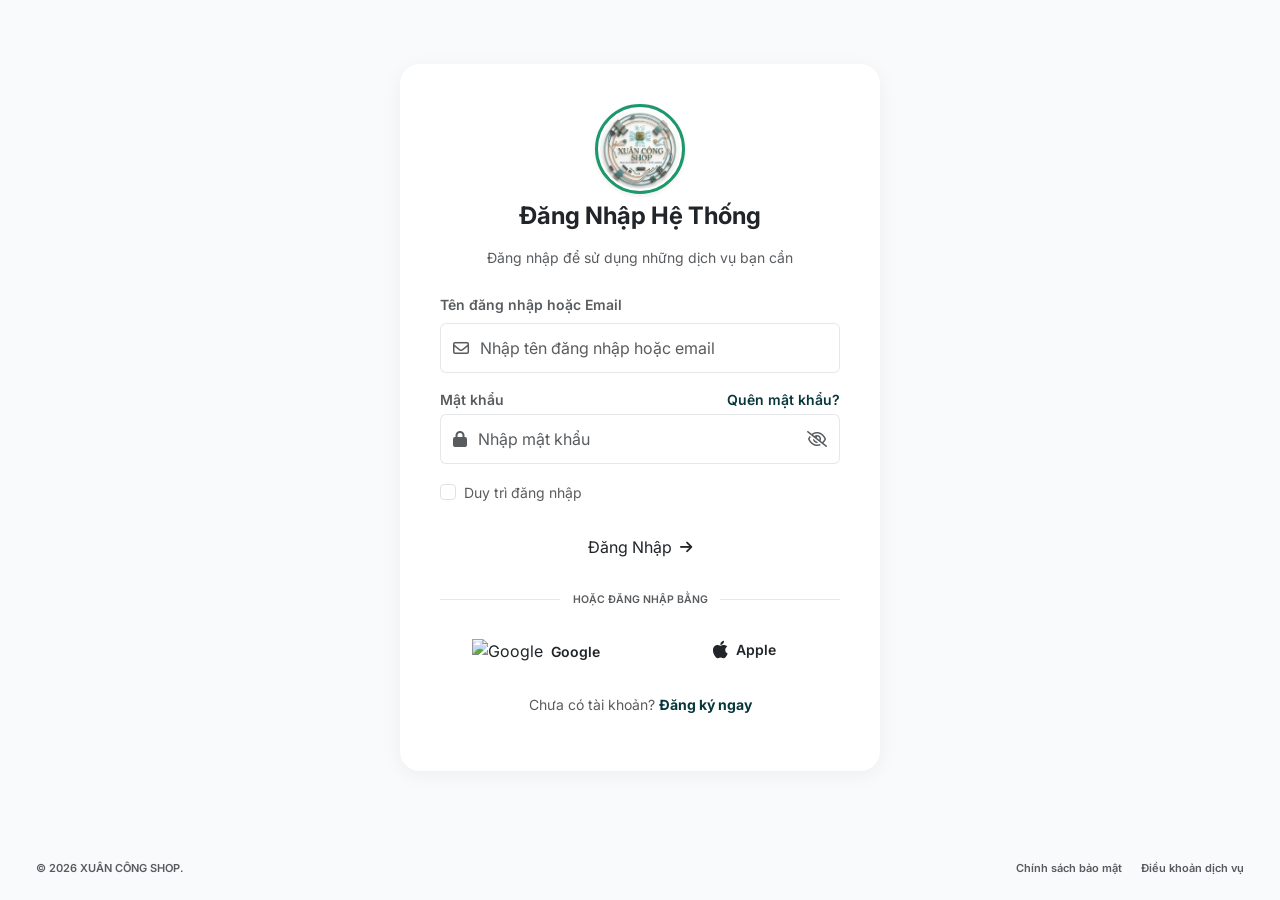
==== commit a1782b00: "them nhiều chi tiết" ====
--- a/index.html
+++ b/index.html
@@ -19,19 +19,30 @@
     <link rel="stylesheet" href="style.css" />
   </head>
   <body class="bg-cream">
-    <header class="d-flex justify-content-between align-items-center p-4">
-      <h4 class="fw-bold m-0 text-dark">Xuân Công Shop</h4>
-      <i
-        class="fa-regular fa-circle-question fs-5 text-muted"
-        style="cursor: pointer"
-      ></i>
+    
     </header>
 
     <main class="login-wrapper">
       <div class="login-card">
-        <h2 class="text-center fw-bold text-dark mb-2">Đăng Nhập Hệ Thống</h2>
+        <div class="text-center mb-2">
+          <img
+            src="IMAGE/logo-xuan-cong-shop.jpg"
+            alt="Xuân Công Shop Logo"
+            class="img-fluid rounded-circle shadow-sm"
+            style="
+              width: 90px;
+              height: 90px;
+              border: 3px solid #1d976c;
+              object-fit: cover;
+              padding: 2px;
+              background: white;
+            "
+          />
+        </div>
+        <h2 class="text-center fw-bold text-dark mb-3">Đăng Nhập Hệ Thống</h2>
+
         <p class="text-center text-muted mb-4 small">
-          Đăng nhập để quản lý cửa hàng của bạn
+          Đăng nhập để sử dụng những dịch vụ bạn cần
         </p>
 
         <div id="alertBox" class="alert d-none"></div>
@@ -62,6 +73,8 @@
               >
               <a
                 href="#"
+                data-bs-toggle="modal"
+                data-bs-target="#forgotPasswordModal"
                 class="text-decoration-none small text-dark-teal fw-semibold"
                 >Quên mật khẩu?</a
               >
@@ -151,18 +164,139 @@
         class="container-fluid d-flex justify-content-between align-items-center text-muted"
         style="font-size: 11px"
       >
-        <div class="fw-semibold">© 2024 XUÂN CÔNG SHOP.</div>
+        <div class="fw-semibold">© 2026 XUÂN CÔNG SHOP.</div>
         <div>
-          <a href="#" class="text-muted text-decoration-none fw-semibold me-3"
+          <a
+            href="#"
+            data-bs-toggle="modal"
+            data-bs-target="#policyModal"
+            class="text-muted text-decoration-none fw-semibold me-3"
             >Chính sách bảo mật</a
           >
-          <a href="#" class="text-muted text-decoration-none fw-semibold"
+          <a
+            href="#"
+            data-bs-toggle="modal"
+            data-bs-target="#termsModal"
+            class="text-muted text-decoration-none fw-semibold"
             >Điều khoản dịch vụ</a
           >
         </div>
       </div>
     </footer>
 
+    <div
+      class="modal fade"
+      id="forgotPasswordModal"
+      tabindex="-1"
+      aria-hidden="true"
+    >
+      <div class="modal-dialog modal-dialog-centered">
+        <div class="modal-content border-0 shadow">
+          <div class="modal-header border-0 pb-0">
+            <h5 class="modal-title fw-bold">Khôi phục mật khẩu</h5>
+            <button
+              type="button"
+              class="btn-close"
+              data-bs-dismiss="modal"
+              aria-label="Close"
+            ></button>
+          </div>
+          <div class="modal-body">
+            <p class="small text-muted mb-3">
+              Nhập địa chỉ Email bạn đã đăng ký. Hệ thống sẽ gửi link để bạn đặt
+              lại mật khẩu mới.
+            </p>
+            <div id="resetAlert" class="alert d-none small py-2"></div>
+            <input
+              type="email"
+              id="resetEmailInput"
+              class="form-control mb-3"
+              placeholder="Nhập Email của bạn..."
+            />
+            <button
+              id="btnSendReset"
+              class="btn btn-dark-teal w-100 fw-semibold"
+            >
+              Gửi Email Khôi Phục
+            </button>
+          </div>
+        </div>
+      </div>
+    </div>
+
+    <div class="modal fade" id="policyModal" tabindex="-1" aria-hidden="true">
+      <div class="modal-dialog modal-dialog-centered modal-dialog-scrollable modal-lg">
+        <div class="modal-content border-0 shadow">
+          <div class="modal-header bg-light">
+            <h5 class="modal-title fw-bold text-dark-teal">Chính Sách Bảo Mật</h5>
+            <button type="button" class="btn-close" data-bs-dismiss="modal"></button>
+          </div>
+          <div class="modal-body small text-muted" style="line-height: 1.7; text-align: justify;">
+            <h6 class="fw-bold text-dark">1. Mục đích thu thập thông tin</h6>
+            <p>Xuân Công Shop chỉ thu thập các thông tin cơ bản bao gồm Email, Tên Đăng Nhập và Mật Khẩu (đã được mã hóa một chiều) nhằm mục đích: định danh tài khoản, quản lý bảo vệ số dư tiền nạp, và hỗ trợ khôi phục mật khẩu cho khách hàng khi cần thiết. Chúng tôi không thu thập thông tin nhạy cảm nào khác.</p>
+            
+            <h6 class="fw-bold text-dark mt-3">2. Cam kết bảo mật dữ liệu</h6>
+            <p>Toàn bộ cơ sở dữ liệu của hệ thống được lưu trữ trên hạ tầng máy chủ bảo mật cấp độ cao của Google (Firebase). Đường truyền dữ liệu được mã hóa SSL/HTTPS an toàn tuyệt đối. Chúng tôi cam kết <strong>KHÔNG</strong> bán, trao đổi hay chia sẻ thông tin cá nhân của bạn cho bất kỳ bên thứ ba nào dưới mọi hình thức để trục lợi.</p>
+            
+            <h6 class="fw-bold text-dark mt-3">3. Chính sách lưu trữ và xóa dữ liệu</h6>
+            <p>Dữ liệu tài khoản và lịch sử giao dịch sẽ được lưu trữ an toàn trong suốt thời gian hệ thống hoạt động để đảm bảo quyền lợi đối soát cho khách hàng. Nếu bạn muốn xóa toàn bộ dữ liệu tài khoản và lịch sử của mình, vui lòng liên hệ trực tiếp Admin để được hỗ trợ xóa vĩnh viễn khỏi hệ thống (Lưu ý: Số dư trong tài khoản bị xóa sẽ không được hoàn lại).</p>
+
+            <h6 class="fw-bold text-dark mt-3">4. Trách nhiệm của người dùng</h6>
+            <p>Khách hàng có trách nhiệm tự bảo quản thông tin đăng nhập của mình. Không chia sẻ tài khoản cho người khác dùng chung để tránh rủi ro thất thoát số dư. Xuân Công Shop xin phép từ chối chịu trách nhiệm hoặc bồi thường nếu tài khoản bị xâm nhập, trừ tiền do lỗi lộ mật khẩu từ phía người dùng.</p>
+
+            <div class="mt-4 p-3 bg-light rounded text-center border">
+              <p class="mb-0 text-dark">Mọi vấn đề thắc mắc về bảo mật tài khoản, vui lòng liên hệ trực tiếp Admin qua Zalo: <strong class="text-primary fs-6">0971714681</strong></p>
+            </div>
+          </div>
+        </div>
+      </div>
+    </div>
+
+    <div class="modal fade" id="termsModal" tabindex="-1" aria-hidden="true">
+      <div class="modal-dialog modal-dialog-centered modal-dialog-scrollable modal-lg">
+        <div class="modal-content border-0 shadow">
+          <div class="modal-header bg-light">
+            <h5 class="modal-title fw-bold text-dark-teal">Điều Khoản Dịch Vụ</h5>
+            <button type="button" class="btn-close" data-bs-dismiss="modal"></button>
+          </div>
+          <div class="modal-body small text-muted" style="line-height: 1.7; text-align: justify;">
+            <p class="fst-italic text-center">Khi đăng ký tài khoản và sử dụng dịch vụ tại Xuân Công Shop, đồng nghĩa với việc bạn đã đọc, hiểu và đồng ý hoàn toàn với các điều khoản dưới đây.</p>
+
+            <h6 class="fw-bold text-dark mt-3">1. Quy định về Nạp tiền & Số dư</h6>
+            <ul class="ps-3 mb-3">
+              <li>Hệ thống sử dụng cổng thanh toán tự động qua SePay. Tiền sẽ được xử lý và cộng vào tài khoản trong vòng 1 đến 3 phút sau khi chuyển khoản thành công với đúng cú pháp.</li>
+              <li>Số dư trong tài khoản <strong>chỉ có giá trị sử dụng để mua các dịch vụ</strong> trên hệ thống (Buff Like, Follow, View...).</li>
+              <li>Xuân Công Shop <strong>TỪ CHỐI</strong> hỗ trợ rút tiền, hoàn tiền hay quy đổi số dư tài khoản ngược lại thành tiền mặt dưới mọi hình thức, ngoại trừ trường hợp lỗi nạp tiền nghiêm trọng phát sinh từ hệ thống của chúng tôi.</li>
+            </ul>
+
+            <h6 class="fw-bold text-dark mt-3">2. Quy định đặt đơn & Bảo hành</h6>
+            <ul class="ps-3 mb-3">
+              <li>Khách hàng phải <strong>tự kiểm tra kỹ định dạng Link</strong> và đảm bảo tài khoản/bài viết đang ở chế độ công khai (Public) trước khi bấm tạo đơn.</li>
+              <li>Hệ thống <strong>không hỗ trợ hủy đơn, không sửa link hoặc hoàn tiền</strong> nếu khách hàng tự nhập sai link, nhập nhầm số lượng, hoặc cài đặt tài khoản ở chế độ riêng tư (Private).</li>
+              <li>Thời gian hoàn thành đơn hàng phụ thuộc vào tốc độ của server đại lý tại từng thời điểm cụ thể. Đơn hàng có thể hoàn thành từ vài phút đến vài ngày. Các lỗi kẹt đơn lâu ngày sẽ được Admin hỗ trợ kiểm tra và hủy hoàn tiền (nếu hệ thống đại lý cho phép).</li>
+            </ul>
+
+            <h6 class="fw-bold text-danger mt-3">3. Nghiêm cấm vi phạm (Khóa Vĩnh Viễn)</h6>
+            <p>Nghiêm cấm tuyệt đối việc sử dụng dịch vụ của hệ thống để tăng tương tác (Buff) cho các nội dung sau:</p>
+            <ul class="ps-3 mb-3 text-danger fw-semibold">
+              <li>Các bài viết, video chống phá Nhà nước, vi phạm pháp luật nước CHXHCN Việt Nam.</li>
+              <li>Các nội dung đồi trụy, phản cảm, bạo lực, cờ bạc.</li>
+              <li>Các bài viết bôi nhọ, xúc phạm danh dự cá nhân, tổ chức.</li>
+              <li>Các bài viết lừa đảo, chiếm đoạt tài sản.</li>
+            </ul>
+            <p>Nếu hệ thống quét được hoặc phát hiện vi phạm, chúng tôi có toàn quyền <strong>khóa vĩnh viễn tài khoản và đóng băng số dư ngay lập tức</strong> mà không cần báo trước, đồng thời từ chối mọi yêu cầu hỗ trợ.</p>
+
+            <div class="mt-4 p-3 bg-light rounded text-center border">
+              <p class="mb-0 text-dark">Khiếu nại, hỗ trợ đơn hàng lỗi & Kỹ thuật qua Zalo Admin: <strong class="text-primary fs-6">0971714681</strong></p>
+            </div>
+          </div>
+        </div>
+      </div>
+    
+      </div>
+    </div>
+
+    <script src="https://cdn.jsdelivr.net/npm/bootstrap@5.3.2/dist/js/bootstrap.bundle.min.js"></script>
     <script type="module" src="auth.js"></script>
   </body>
 </html>
--- a/style.css
+++ b/style.css
@@ -117,3 +117,42 @@
   background-color: #00b8e6;
   color: #083739;
 }
+
+/* --- BỘ NÚT LIÊN HỆ NỔI ĐỒNG BỘ TRANG CHỦ --- */
+.floating-contact {
+  position: fixed;
+  bottom: 25px;
+  right: 25px;
+  display: flex;
+  flex-direction: column;
+  gap: 12px;
+  z-index: 9999;
+}
+.floating-btn {
+  width: 45px;
+  height: 45px;
+  border-radius: 50%;
+  display: flex;
+  align-items: center;
+  justify-content: center;
+  color: white !important;
+  font-size: 20px;
+  box-shadow: 0 4px 12px rgba(0, 0, 0, 0.15);
+  text-decoration: none;
+  transition: all 0.3s ease;
+}
+.floating-btn:hover {
+  transform: scale(1.12) translateY(-2px);
+  box-shadow: 0 6px 18px rgba(0, 0, 0, 0.25);
+}
+.btn-facebook {
+  background-color: #1877f2;
+}
+.btn-telegram {
+  background-color: #0088cc;
+}
+.btn-zalo {
+  background-color: #0068ff;
+  font-weight: bold;
+  font-size: 13px;
+}
